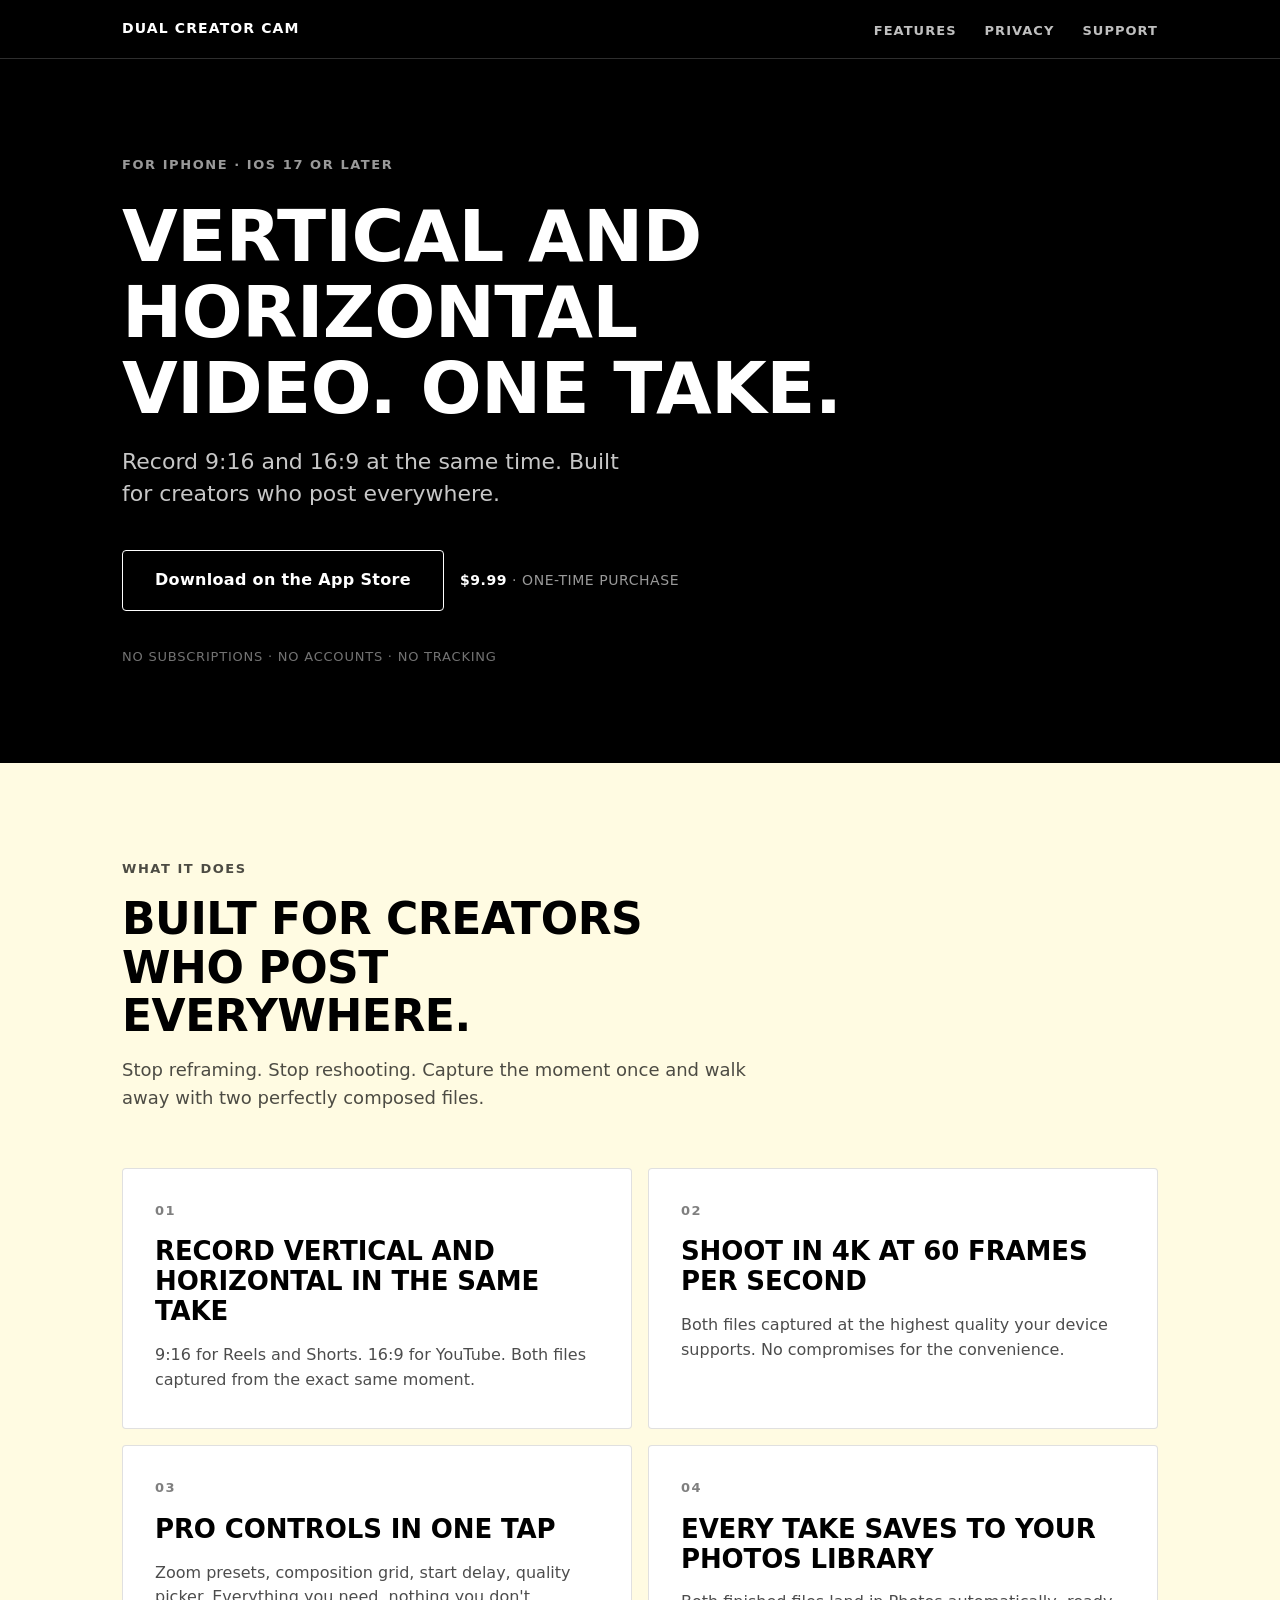
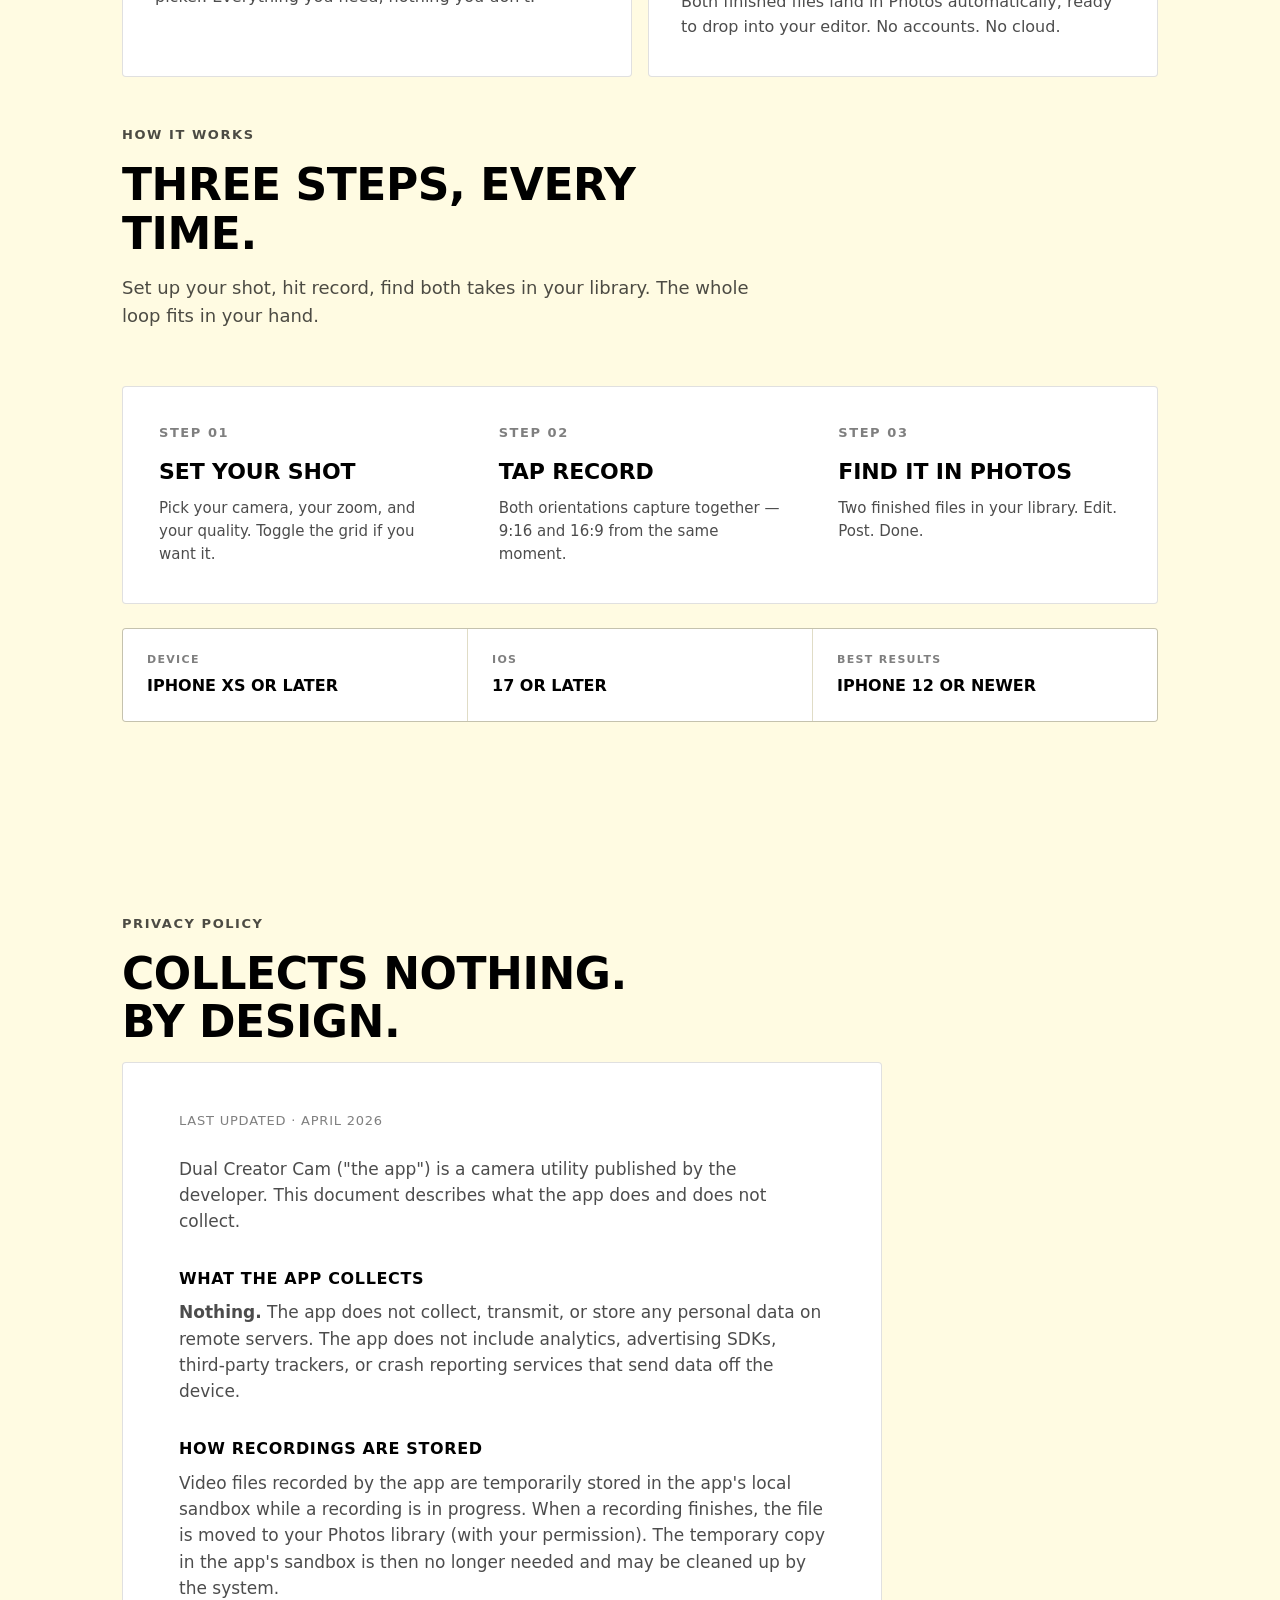
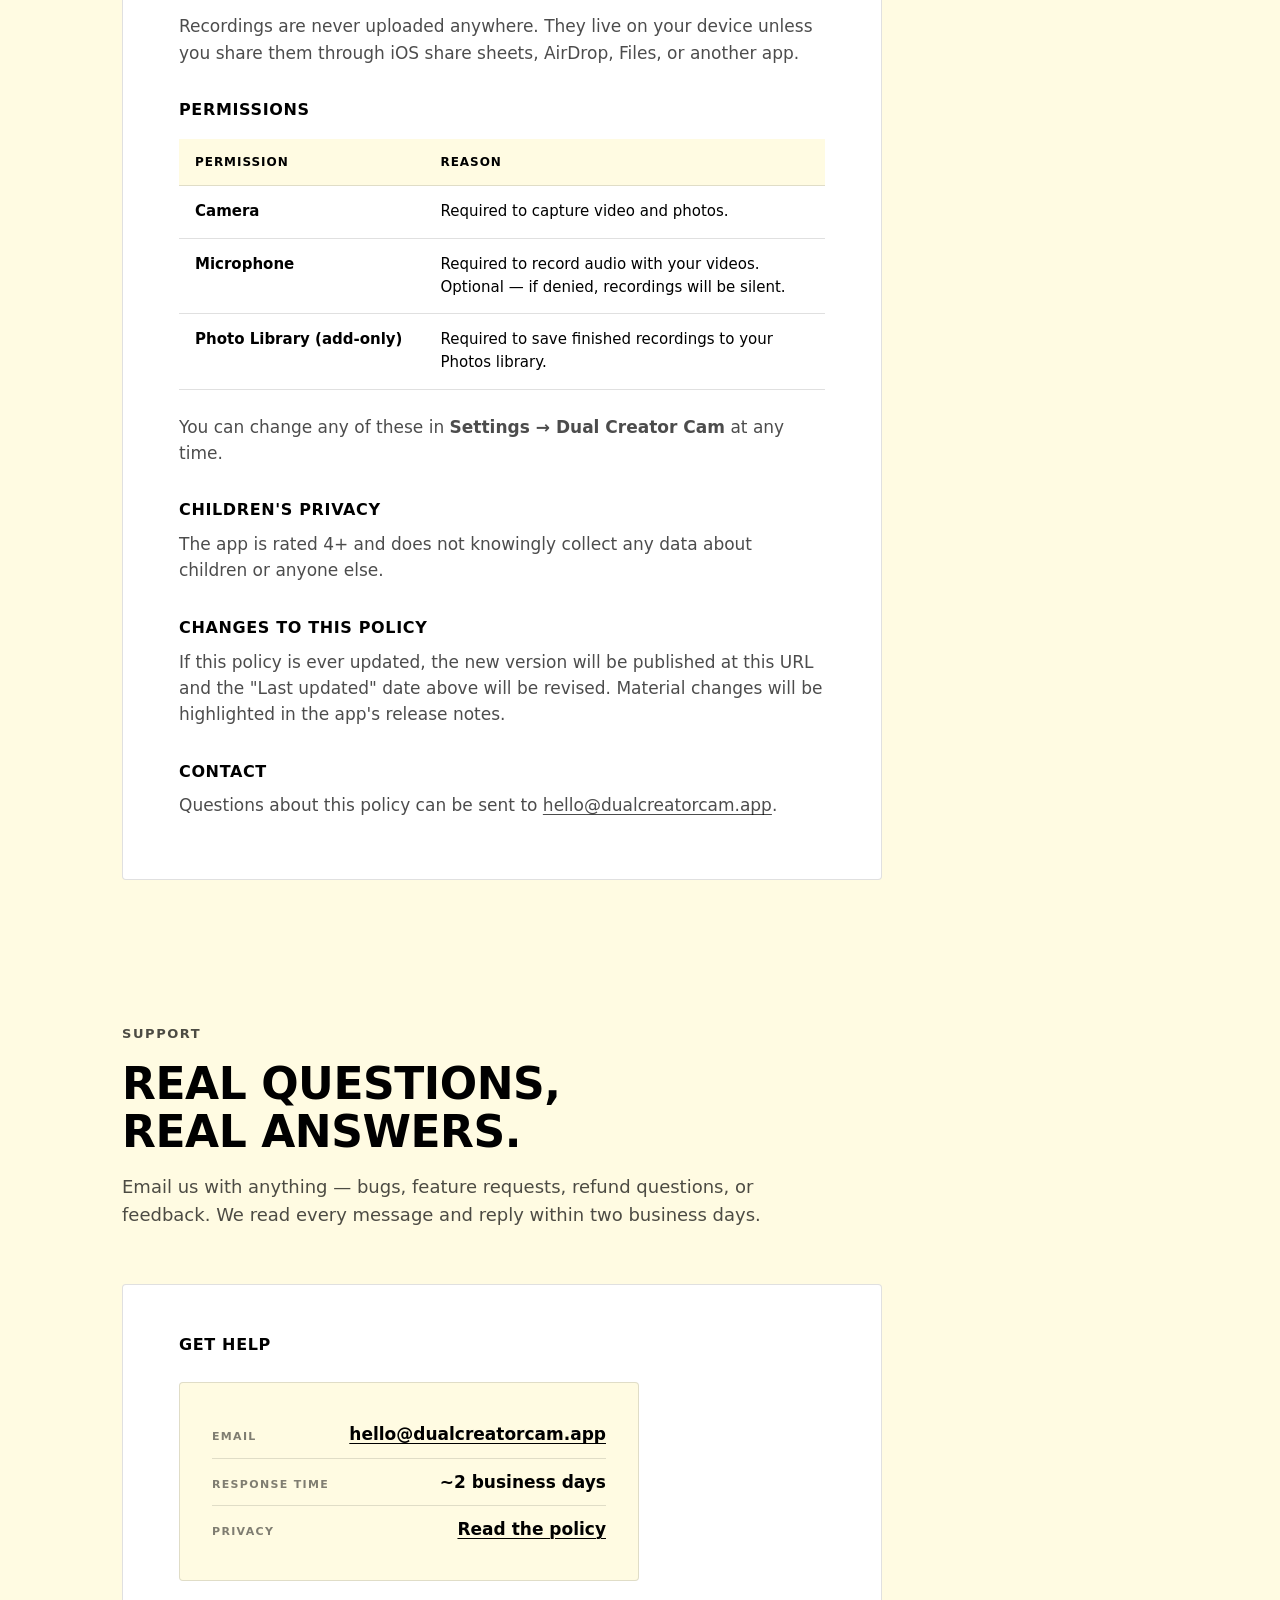
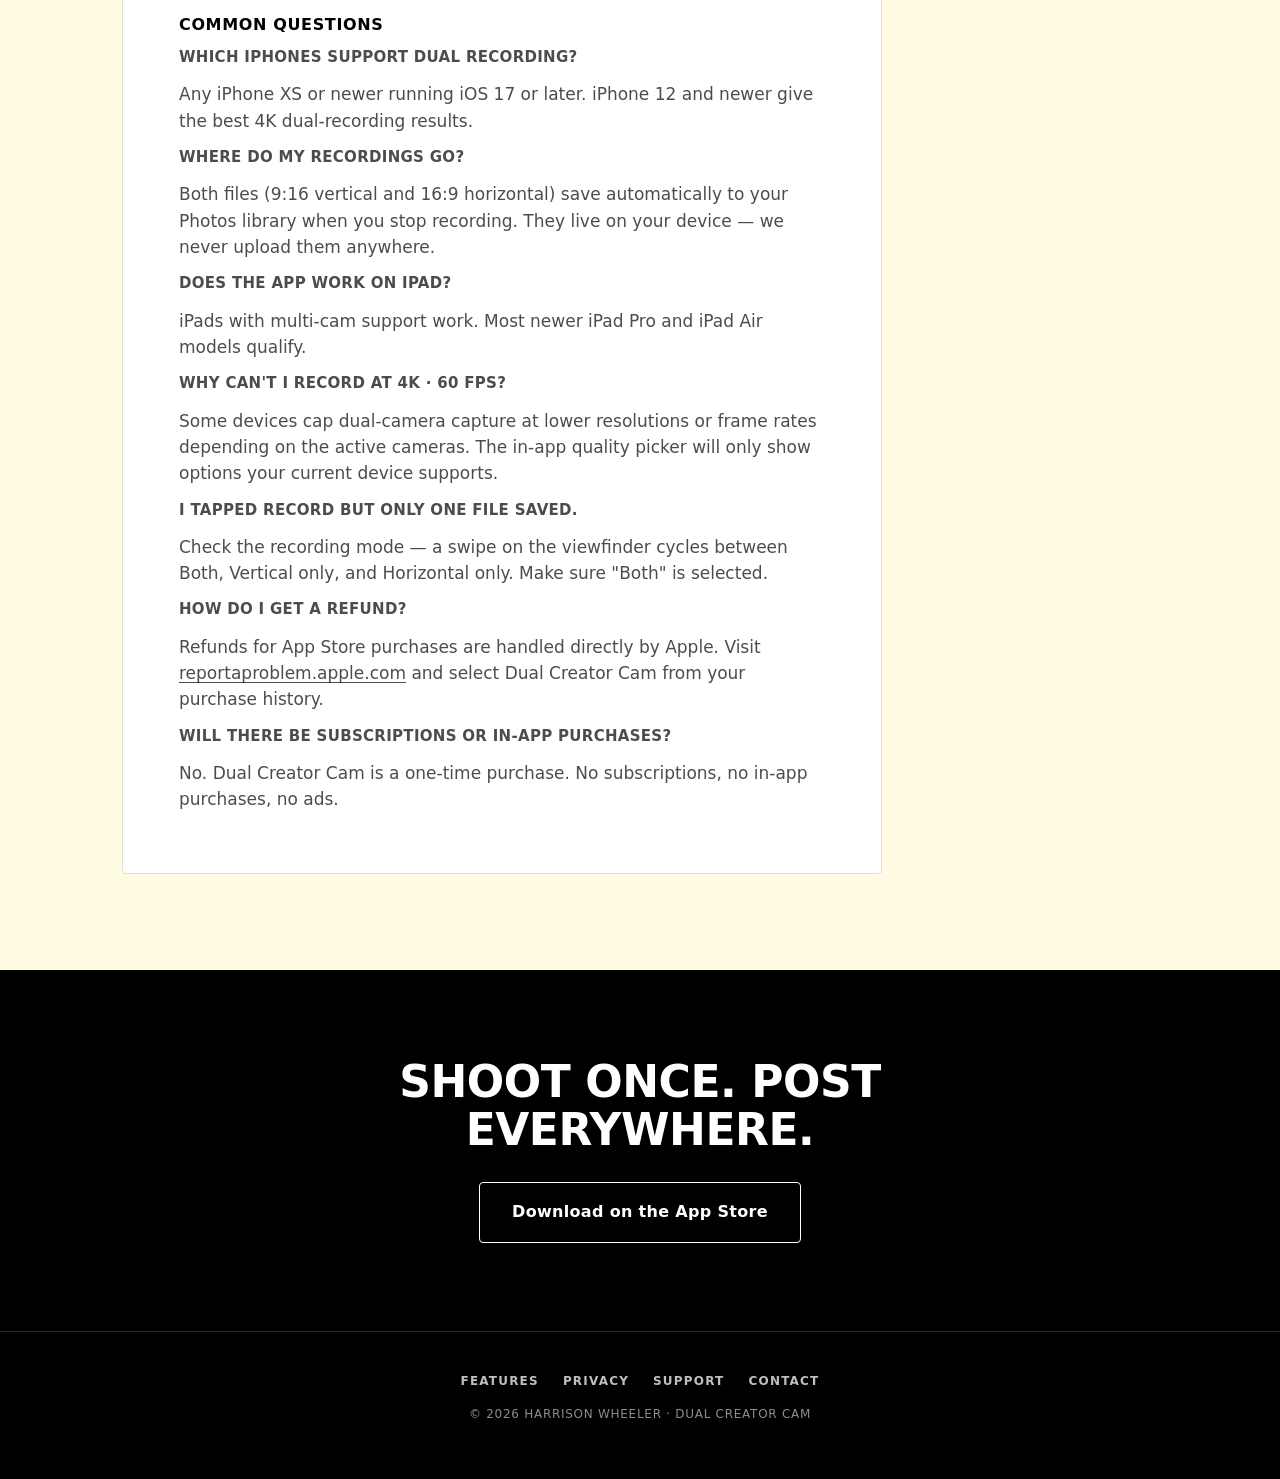
==== index.html @ 48369c2a "Initial commit: Dual Creator Cam landing page" ====
<!doctype html>
<html lang="en">
<head>
<meta charset="utf-8" />
<meta name="viewport" content="width=device-width, initial-scale=1, viewport-fit=cover" />
<title>Dual Creator Cam — Vertical and horizontal video. One take.</title>
<meta name="description" content="Record 9:16 vertical and 16:9 horizontal video in the same take. Built for creators who post everywhere. iPhone, paid, no subscriptions." />
<meta property="og:title" content="Dual Creator Cam" />
<meta property="og:description" content="Vertical and horizontal video. One take. Built for creators." />
<meta property="og:type" content="website" />
<meta name="theme-color" content="#000000" />
<link rel="canonical" href="https://dualcreatorcam.app/" />
<style>
  :root {
    /* Pulled from OnboardingView.swift */
    --black: #000000;
    --cream: #fffbe2;        /* onboard2/3/4 background */
    --white: #ffffff;
    --ink: #000000;
    --ink-soft: rgba(0, 0, 0, 0.7);   /* matches the 70% description on permissions */
    --ink-faint: rgba(0, 0, 0, 0.5);
    --line-on-cream: rgba(0, 0, 0, 0.12);
    --line-on-black: rgba(255, 255, 255, 0.18);
    --paper-on-cream: #ffffff;
  }
  * { box-sizing: border-box; }
  html { scroll-behavior: smooth; }
  body {
    margin: 0;
    background: var(--cream);
    color: var(--ink);
    font: 17px/1.55 -apple-system, BlinkMacSystemFont, "SF Pro Text", "SF Pro Display", system-ui, "Helvetica Neue", Helvetica, Arial, sans-serif;
    -webkit-font-smoothing: antialiased;
    text-rendering: optimizeLegibility;
  }
  a { color: inherit; text-decoration: underline; text-decoration-thickness: 1px; text-underline-offset: 3px; }
  .wrap { max-width: 1080px; margin: 0 auto; padding: 0 22px; }

  /* ---- nav (black bar, mirrors onboard1) ---- */
  nav.top {
    position: sticky; top: 0; z-index: 10;
    background: var(--black);
    color: var(--white);
    border-bottom: 1px solid var(--line-on-black);
  }
  nav.top .wrap { display: flex; align-items: center; justify-content: space-between; padding-top: 16px; padding-bottom: 16px; }
  nav.top .brand {
    font-size: 14px;
    font-weight: 700;
    letter-spacing: 0.08em;
    text-transform: uppercase;
  }
  nav.top ul {
    display: flex; gap: 28px; list-style: none; margin: 0; padding: 0;
  }
  nav.top ul a {
    color: rgba(255, 255, 255, 0.75);
    font-size: 13px;
    text-transform: uppercase;
    letter-spacing: 0.08em;
    text-decoration: none;
    font-weight: 600;
  }
  nav.top ul a:hover { color: #fff; }
  @media (max-width: 540px) { nav.top ul { gap: 18px; } nav.top ul a { font-size: 12px; } }

  /* ---- shared button styles (mirrors onboarding's 1pt outline / 4pt radius) ---- */
  .btn-outline {
    display: inline-flex;
    align-items: center;
    justify-content: center;
    gap: 10px;
    padding: 17px 32px;
    border: 1px solid currentColor;
    border-radius: 4px;
    font-size: 16px;
    font-weight: 700;
    letter-spacing: 0.02em;
    text-transform: none;
    text-decoration: none;
    background: transparent;
    transition: opacity 0.2s ease, transform 0.15s ease;
    cursor: pointer;
  }
  .btn-outline:hover { opacity: 0.7; }
  .btn-outline:active { transform: translateY(1px); }
  .btn-outline.dark { color: var(--ink); }
  .btn-outline.light { color: var(--white); }

  /* ---- hero (mirrors onboard1: black canvas, white type, white outline CTA) ---- */
  header.hero {
    background: var(--black);
    color: var(--white);
    padding: 96px 0 96px;
  }
  header.hero .eyebrow {
    font-size: 13px;
    font-weight: 700;
    letter-spacing: 0.12em;
    text-transform: uppercase;
    color: rgba(255, 255, 255, 0.6);
    margin-bottom: 24px;
  }
  header.hero h1 {
    font-size: clamp(36px, 7.4vw, 72px);
    line-height: 1.05;
    letter-spacing: -0.01em;
    margin: 0 0 20px;
    max-width: 16ch;
    font-weight: 700;
    text-transform: uppercase;
  }
  header.hero p.tagline {
    font-size: clamp(18px, 2.2vw, 22px);
    color: rgba(255, 255, 255, 0.78);
    max-width: 38ch;
    margin: 0 0 40px;
    line-height: 1.45;
  }
  header.hero .cta-row {
    display: flex; gap: 16px; flex-wrap: wrap; align-items: center;
  }
  header.hero .price {
    color: rgba(255, 255, 255, 0.6);
    font-size: 14px;
    letter-spacing: 0.04em;
    text-transform: uppercase;
  }
  header.hero .price strong { color: #fff; font-weight: 700; }
  header.hero .meta {
    margin-top: 36px;
    font-size: 13px;
    letter-spacing: 0.06em;
    text-transform: uppercase;
    color: rgba(255, 255, 255, 0.45);
  }

  /* ---- generic section spacing ---- */
  section { padding: 96px 0; }
  section h2.eyebrow {
    font-size: 13px;
    font-weight: 700;
    letter-spacing: 0.12em;
    text-transform: uppercase;
    color: var(--ink-soft);
    margin: 0 0 16px;
  }
  section h2.section-title {
    font-size: clamp(28px, 4vw, 44px);
    line-height: 1.1;
    letter-spacing: -0.01em;
    margin: 0 0 16px;
    font-weight: 700;
    text-transform: uppercase;
    max-width: 18ch;
  }
  section .lede {
    color: var(--ink-soft);
    max-width: 56ch;
    font-size: 18px;
    line-height: 1.55;
    margin: 0 0 56px;
  }

  /* ---- features grid (cream section, white panels = onboard2-4 caption panels) ---- */
  .features {
    display: grid;
    grid-template-columns: repeat(2, 1fr);
    gap: 16px;
  }
  @media (max-width: 720px) { .features { grid-template-columns: 1fr; } }
  .feature {
    background: var(--paper-on-cream);
    border: 1px solid var(--line-on-cream);
    border-radius: 4px;
    padding: 32px 32px 36px;
    display: flex;
    flex-direction: column;
    gap: 16px;
  }
  .feature .num {
    font-size: 13px;
    letter-spacing: 0.12em;
    text-transform: uppercase;
    color: var(--ink-faint);
    font-weight: 700;
  }
  .feature h3 {
    font-size: clamp(20px, 2.6vw, 26px);
    line-height: 1.15;
    letter-spacing: -0.005em;
    margin: 0;
    font-weight: 700;
    text-transform: uppercase;
  }
  .feature p {
    margin: 0;
    color: var(--ink-soft);
    font-size: 16px;
    line-height: 1.55;
  }

  /* ---- how it works (alternating: cream area + white panel mirrors tutorial layout) ---- */
  section.how {
    background: var(--cream);
    padding-top: 0;
  }
  .steps {
    background: var(--paper-on-cream);
    border: 1px solid var(--line-on-cream);
    border-radius: 4px;
    padding: 8px;
    display: grid;
    grid-template-columns: repeat(3, 1fr);
    gap: 1px;
  }
  @media (max-width: 720px) { .steps { grid-template-columns: 1fr; } }
  .step {
    padding: 28px;
  }
  .step .num {
    font-size: 13px;
    font-weight: 700;
    letter-spacing: 0.12em;
    text-transform: uppercase;
    color: var(--ink-faint);
    margin-bottom: 12px;
  }
  .step h3 {
    font-size: 22px;
    margin: 0 0 8px;
    font-weight: 700;
    text-transform: uppercase;
    letter-spacing: -0.005em;
  }
  .step p { margin: 0; color: var(--ink-soft); font-size: 15px; line-height: 1.55; }

  /* ---- requirements row ---- */
  .req {
    display: grid;
    grid-template-columns: repeat(3, 1fr);
    gap: 1px;
    background: var(--line-on-cream);
    border: 1px solid var(--line-on-cream);
    border-radius: 4px;
    margin-top: 24px;
    overflow: hidden;
  }
  @media (max-width: 720px) { .req { grid-template-columns: 1fr; } }
  .req-item {
    background: var(--paper-on-cream);
    padding: 22px 24px;
  }
  .req-item .label {
    font-size: 11px;
    color: var(--ink-faint);
    text-transform: uppercase;
    letter-spacing: 0.12em;
    margin-bottom: 6px;
    font-weight: 700;
  }
  .req-item .value {
    font-weight: 700;
    text-transform: uppercase;
    font-size: 16px;
  }

  /* ---- legal / privacy / support docs ---- */
  section.doc-section {
    background: var(--cream);
  }
  .panel {
    background: var(--paper-on-cream);
    border: 1px solid var(--line-on-cream);
    border-radius: 4px;
    padding: 48px 56px;
    max-width: 760px;
  }
  @media (max-width: 720px) { .panel { padding: 32px 24px; } }
  .panel .updated {
    color: var(--ink-faint);
    font-size: 13px;
    letter-spacing: 0.06em;
    text-transform: uppercase;
    margin-bottom: 24px;
  }
  .panel h3 {
    font-size: 16px;
    font-weight: 700;
    text-transform: uppercase;
    letter-spacing: 0.04em;
    margin: 32px 0 8px;
  }
  .panel h3:first-child { margin-top: 0; }
  .panel p { color: var(--ink-soft); margin: 0 0 12px; }
  .panel ul { color: var(--ink-soft); padding-left: 20px; }
  .panel li { margin: 6px 0; }
  .panel table {
    border-collapse: collapse;
    width: 100%;
    margin: 16px 0 24px;
  }
  .panel th, .panel td {
    text-align: left;
    padding: 14px 16px;
    border-bottom: 1px solid var(--line-on-cream);
    font-size: 15px;
    vertical-align: top;
  }
  .panel th {
    font-weight: 700;
    background: var(--cream);
    color: var(--ink);
    font-size: 12px;
    text-transform: uppercase;
    letter-spacing: 0.08em;
  }
  .panel td:first-child { font-weight: 700; color: var(--ink); width: 38%; }

  .contact-card {
    background: var(--cream);
    border: 1px solid var(--line-on-cream);
    border-radius: 4px;
    padding: 28px 32px;
    max-width: 460px;
    margin: 24px 0 32px;
  }
  .contact-card .row {
    display: flex; justify-content: space-between; align-items: baseline;
    padding: 10px 0;
    border-bottom: 1px solid var(--line-on-cream);
  }
  .contact-card .row:last-child { border-bottom: 0; }
  .contact-card .row .key {
    color: var(--ink-faint);
    font-size: 11px;
    letter-spacing: 0.12em;
    text-transform: uppercase;
    font-weight: 700;
  }
  .contact-card .row .val { font-weight: 700; }

  .faq-q {
    font-weight: 700;
    text-transform: uppercase;
    letter-spacing: 0.02em;
    color: var(--ink);
    font-size: 15px;
    margin-top: 24px;
  }

  /* ---- closing CTA strip (black, mirrors onboard1 again) ---- */
  section.closer {
    background: var(--black);
    color: var(--white);
    text-align: center;
    padding: 88px 0;
  }
  section.closer h2 {
    font-size: clamp(28px, 4vw, 44px);
    text-transform: uppercase;
    letter-spacing: -0.01em;
    margin: 0 auto 28px;
    max-width: 18ch;
    font-weight: 700;
    line-height: 1.1;
  }
  section.closer .btn-outline.light { display: inline-flex; }

  /* ---- footer (black bookend) ---- */
  footer {
    background: var(--black);
    color: rgba(255, 255, 255, 0.55);
    padding: 40px 0 56px;
    border-top: 1px solid var(--line-on-black);
  }
  footer .links {
    margin-bottom: 14px;
    display: flex; gap: 24px; flex-wrap: wrap; justify-content: center;
  }
  footer .links a {
    color: rgba(255, 255, 255, 0.75);
    font-size: 12px;
    letter-spacing: 0.1em;
    text-transform: uppercase;
    text-decoration: none;
    font-weight: 600;
  }
  footer .links a:hover { color: #fff; }
  footer .copy {
    text-align: center;
    font-size: 12px;
    letter-spacing: 0.06em;
    text-transform: uppercase;
  }
</style>
</head>
<body>

<nav class="top">
  <div class="wrap">
    <div class="brand">Dual Creator Cam</div>
    <ul>
      <li><a href="#features">Features</a></li>
      <li><a href="#privacy">Privacy</a></li>
      <li><a href="#support">Support</a></li>
    </ul>
  </div>
</nav>

<header class="hero">
  <div class="wrap">
    <div class="eyebrow">For iPhone · iOS 17 or later</div>
    <h1>Vertical and horizontal video. One take.</h1>
    <p class="tagline">Record 9:16 and 16:9 at the same time. Built for creators who post everywhere.</p>

    <div class="cta-row">
      <a class="btn-outline light" href="https://apps.apple.com/app/idYOUR_APP_ID" aria-label="Download on the App Store">
        Download on the App Store
      </a>
      <span class="price"><strong>$9.99</strong> · One-time purchase</span>
    </div>

    <div class="meta">No subscriptions · No accounts · No tracking</div>
  </div>
</header>

<section id="features" style="padding-bottom: 48px;">
  <div class="wrap">
    <h2 class="eyebrow">What it does</h2>
    <h2 class="section-title">Built for creators who post everywhere.</h2>
    <p class="lede">Stop reframing. Stop reshooting. Capture the moment once and walk away with two perfectly composed files.</p>

    <div class="features">
      <div class="feature">
        <div class="num">01</div>
        <h3>Record vertical and horizontal in the same take</h3>
        <p>9:16 for Reels and Shorts. 16:9 for YouTube. Both files captured from the exact same moment.</p>
      </div>
      <div class="feature">
        <div class="num">02</div>
        <h3>Shoot in 4K at 60 frames per second</h3>
        <p>Both files captured at the highest quality your device supports. No compromises for the convenience.</p>
      </div>
      <div class="feature">
        <div class="num">03</div>
        <h3>Pro controls in one tap</h3>
        <p>Zoom presets, composition grid, start delay, quality picker. Everything you need, nothing you don't.</p>
      </div>
      <div class="feature">
        <div class="num">04</div>
        <h3>Every take saves to your Photos library</h3>
        <p>Both finished files land in Photos automatically, ready to drop into your editor. No accounts. No cloud.</p>
      </div>
    </div>
  </div>
</section>

<section class="how">
  <div class="wrap">
    <h2 class="eyebrow">How it works</h2>
    <h2 class="section-title">Three steps, every time.</h2>
    <p class="lede">Set up your shot, hit record, find both takes in your library. The whole loop fits in your hand.</p>

    <div class="steps">
      <div class="step">
        <div class="num">Step 01</div>
        <h3>Set your shot</h3>
        <p>Pick your camera, your zoom, and your quality. Toggle the grid if you want it.</p>
      </div>
      <div class="step">
        <div class="num">Step 02</div>
        <h3>Tap record</h3>
        <p>Both orientations capture together — 9:16 and 16:9 from the same moment.</p>
      </div>
      <div class="step">
        <div class="num">Step 03</div>
        <h3>Find it in Photos</h3>
        <p>Two finished files in your library. Edit. Post. Done.</p>
      </div>
    </div>

    <div class="req">
      <div class="req-item"><div class="label">Device</div><div class="value">iPhone XS or later</div></div>
      <div class="req-item"><div class="label">iOS</div><div class="value">17 or later</div></div>
      <div class="req-item"><div class="label">Best results</div><div class="value">iPhone 12 or newer</div></div>
    </div>
  </div>
</section>

<section id="privacy" class="doc-section">
  <div class="wrap">
    <h2 class="eyebrow">Privacy policy</h2>
    <h2 class="section-title">Collects nothing. By design.</h2>

    <div class="panel">
      <div class="updated">Last updated · April 2026</div>

      <p>Dual Creator Cam ("the app") is a camera utility published by the developer. This document describes what the app does and does not collect.</p>

      <h3>What the app collects</h3>
      <p><strong>Nothing.</strong> The app does not collect, transmit, or store any personal data on remote servers. The app does not include analytics, advertising SDKs, third-party trackers, or crash reporting services that send data off the device.</p>

      <h3>How recordings are stored</h3>
      <p>Video files recorded by the app are temporarily stored in the app's local sandbox while a recording is in progress. When a recording finishes, the file is moved to your Photos library (with your permission). The temporary copy in the app's sandbox is then no longer needed and may be cleaned up by the system.</p>
      <p>Recordings are never uploaded anywhere. They live on your device unless you share them through iOS share sheets, AirDrop, Files, or another app.</p>

      <h3>Permissions</h3>
      <table>
        <thead><tr><th>Permission</th><th>Reason</th></tr></thead>
        <tbody>
          <tr><td>Camera</td><td>Required to capture video and photos.</td></tr>
          <tr><td>Microphone</td><td>Required to record audio with your videos. Optional — if denied, recordings will be silent.</td></tr>
          <tr><td>Photo Library (add-only)</td><td>Required to save finished recordings to your Photos library.</td></tr>
        </tbody>
      </table>
      <p>You can change any of these in <strong>Settings &rarr; Dual Creator Cam</strong> at any time.</p>

      <h3>Children's privacy</h3>
      <p>The app is rated 4+ and does not knowingly collect any data about children or anyone else.</p>

      <h3>Changes to this policy</h3>
      <p>If this policy is ever updated, the new version will be published at this URL and the "Last updated" date above will be revised. Material changes will be highlighted in the app's release notes.</p>

      <h3>Contact</h3>
      <p>Questions about this policy can be sent to <a href="mailto:hello@dualcreatorcam.app">hello@dualcreatorcam.app</a>.</p>
    </div>
  </div>
</section>

<section id="support" class="doc-section" style="padding-top: 48px;">
  <div class="wrap">
    <h2 class="eyebrow">Support</h2>
    <h2 class="section-title">Real questions, real answers.</h2>
    <p class="lede">Email us with anything — bugs, feature requests, refund questions, or feedback. We read every message and reply within two business days.</p>

    <div class="panel">
      <h3>Get help</h3>

      <div class="contact-card">
        <div class="row"><span class="key">Email</span><span class="val"><a href="mailto:hello@dualcreatorcam.app">hello@dualcreatorcam.app</a></span></div>
        <div class="row"><span class="key">Response time</span><span class="val">~2 business days</span></div>
        <div class="row"><span class="key">Privacy</span><span class="val"><a href="#privacy">Read the policy</a></span></div>
      </div>

      <h3>Common questions</h3>

      <p class="faq-q">Which iPhones support dual recording?</p>
      <p>Any iPhone XS or newer running iOS 17 or later. iPhone 12 and newer give the best 4K dual-recording results.</p>

      <p class="faq-q">Where do my recordings go?</p>
      <p>Both files (9:16 vertical and 16:9 horizontal) save automatically to your Photos library when you stop recording. They live on your device — we never upload them anywhere.</p>

      <p class="faq-q">Does the app work on iPad?</p>
      <p>iPads with multi-cam support work. Most newer iPad Pro and iPad Air models qualify.</p>

      <p class="faq-q">Why can't I record at 4K · 60 fps?</p>
      <p>Some devices cap dual-camera capture at lower resolutions or frame rates depending on the active cameras. The in-app quality picker will only show options your current device supports.</p>

      <p class="faq-q">I tapped record but only one file saved.</p>
      <p>Check the recording mode — a swipe on the viewfinder cycles between Both, Vertical only, and Horizontal only. Make sure "Both" is selected.</p>

      <p class="faq-q">How do I get a refund?</p>
      <p>Refunds for App Store purchases are handled directly by Apple. Visit <a href="https://reportaproblem.apple.com/" target="_blank" rel="noopener">reportaproblem.apple.com</a> and select Dual Creator Cam from your purchase history.</p>

      <p class="faq-q">Will there be subscriptions or in-app purchases?</p>
      <p>No. Dual Creator Cam is a one-time purchase. No subscriptions, no in-app purchases, no ads.</p>
    </div>
  </div>
</section>

<section class="closer">
  <div class="wrap">
    <h2>Shoot once. Post everywhere.</h2>
    <a class="btn-outline light" href="https://apps.apple.com/app/idYOUR_APP_ID">
      Download on the App Store
    </a>
  </div>
</section>

<footer>
  <div class="wrap">
    <div class="links">
      <a href="#features">Features</a>
      <a href="#privacy">Privacy</a>
      <a href="#support">Support</a>
      <a href="mailto:hello@dualcreatorcam.app">Contact</a>
    </div>
    <div class="copy">&copy; 2026 Harrison Wheeler · Dual Creator Cam</div>
  </div>
</footer>

</body>
</html>
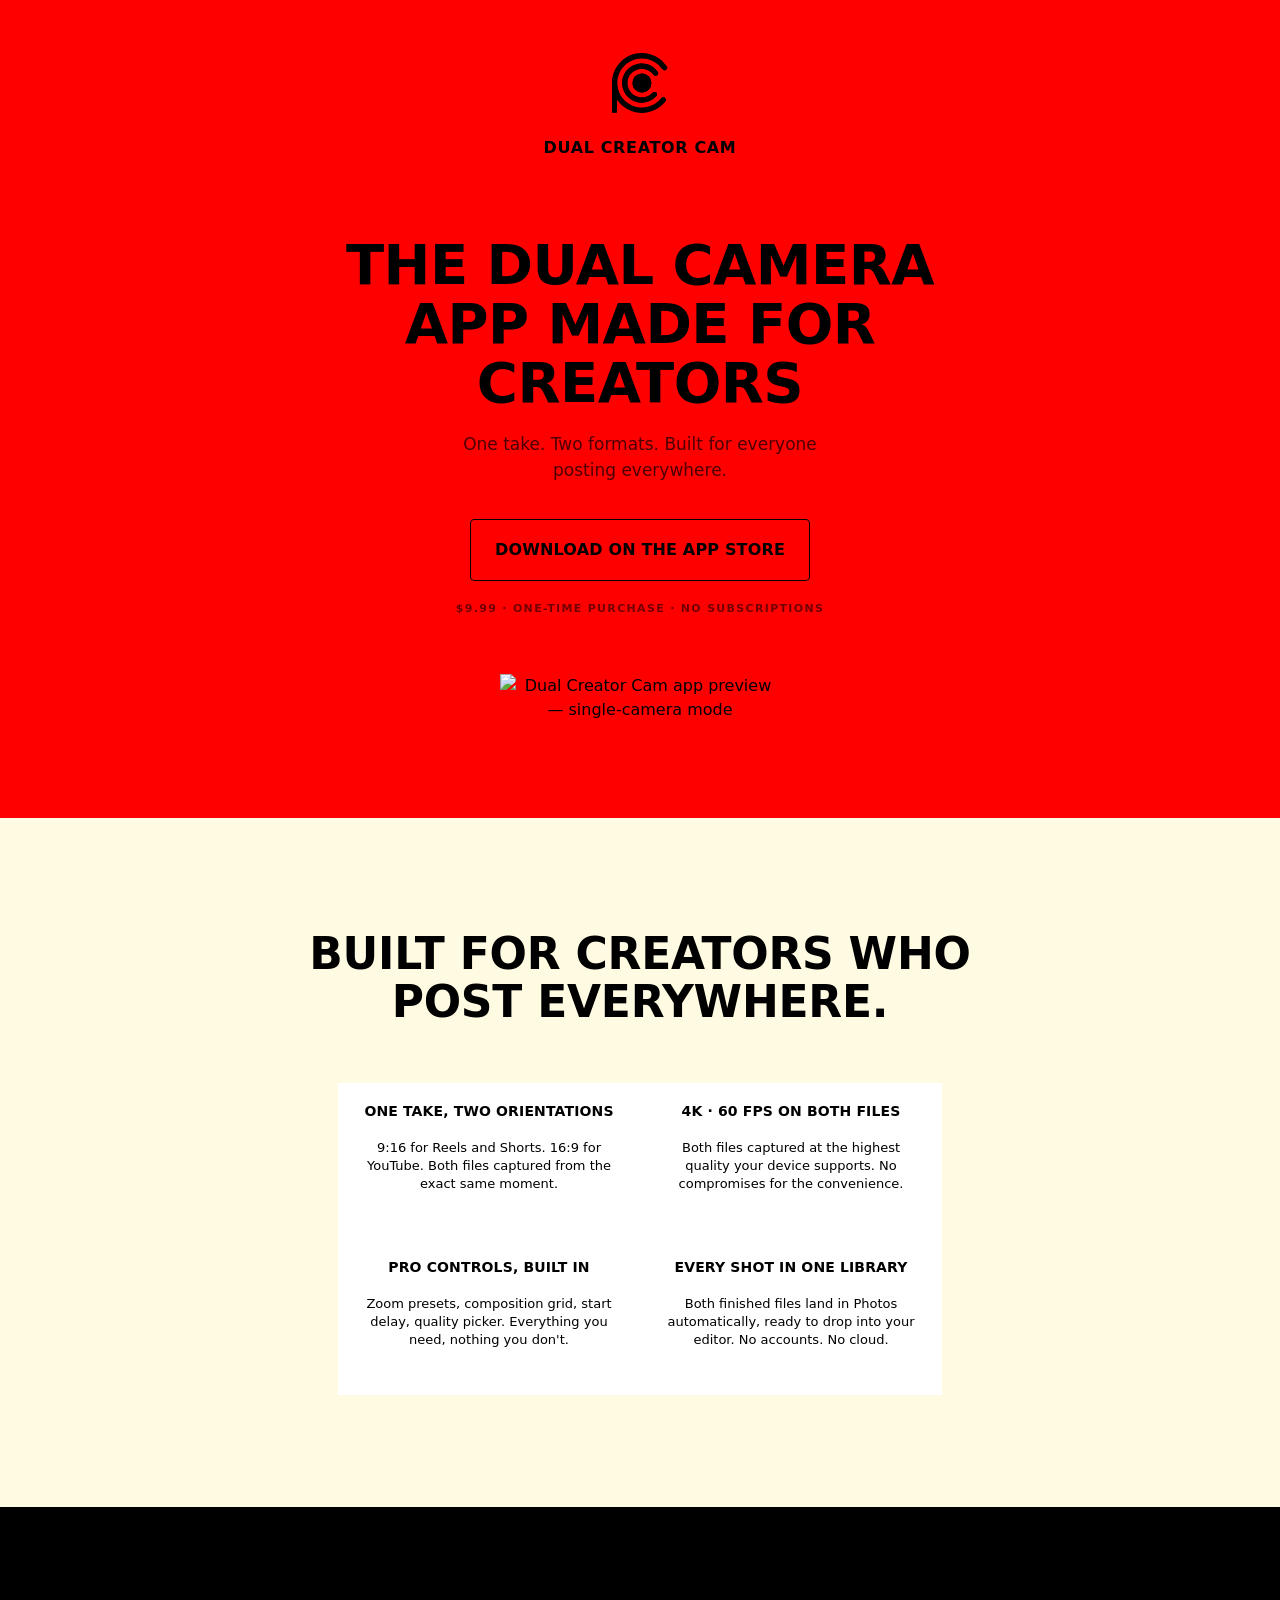
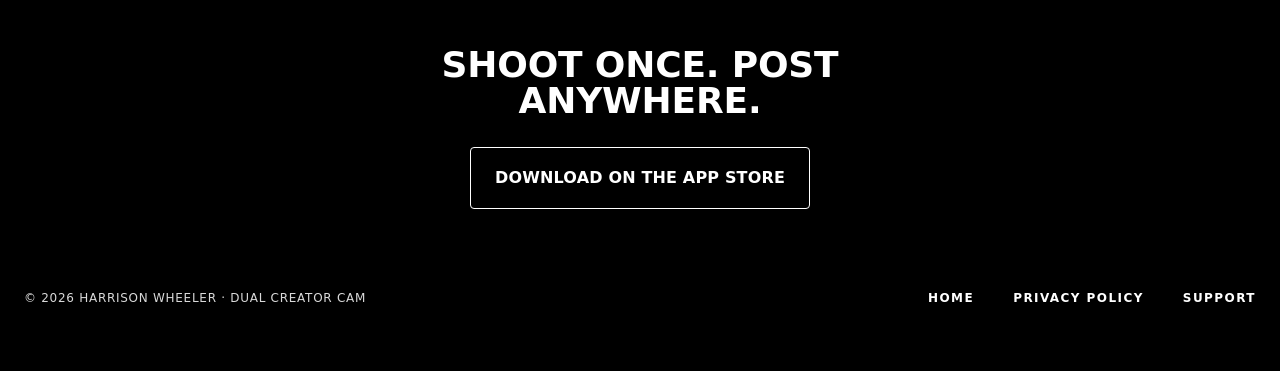
==== commit c1e84533: "Add site assets, support/privacy pages, CNAME for dualcreatorcam.com Switch all canonical URLs and c" ====
--- a/index.html
+++ b/index.html
@@ -3,590 +3,72 @@
 <head>
 <meta charset="utf-8" />
 <meta name="viewport" content="width=device-width, initial-scale=1, viewport-fit=cover" />
-<title>Dual Creator Cam — Vertical and horizontal video. One take.</title>
+<title>Dual Creator Cam — Shoot once. Post anywhere.</title>
 <meta name="description" content="Record 9:16 vertical and 16:9 horizontal video in the same take. Built for creators who post everywhere. iPhone, paid, no subscriptions." />
 <meta property="og:title" content="Dual Creator Cam" />
-<meta property="og:description" content="Vertical and horizontal video. One take. Built for creators." />
+<meta property="og:description" content="Shoot once. Post anywhere." />
 <meta property="og:type" content="website" />
-<meta name="theme-color" content="#000000" />
-<link rel="canonical" href="https://dualcreatorcam.app/" />
-<style>
-  :root {
-    /* Pulled from OnboardingView.swift */
-    --black: #000000;
-    --cream: #fffbe2;        /* onboard2/3/4 background */
-    --white: #ffffff;
-    --ink: #000000;
-    --ink-soft: rgba(0, 0, 0, 0.7);   /* matches the 70% description on permissions */
-    --ink-faint: rgba(0, 0, 0, 0.5);
-    --line-on-cream: rgba(0, 0, 0, 0.12);
-    --line-on-black: rgba(255, 255, 255, 0.18);
-    --paper-on-cream: #ffffff;
-  }
-  * { box-sizing: border-box; }
-  html { scroll-behavior: smooth; }
-  body {
-    margin: 0;
-    background: var(--cream);
-    color: var(--ink);
-    font: 17px/1.55 -apple-system, BlinkMacSystemFont, "SF Pro Text", "SF Pro Display", system-ui, "Helvetica Neue", Helvetica, Arial, sans-serif;
-    -webkit-font-smoothing: antialiased;
-    text-rendering: optimizeLegibility;
-  }
-  a { color: inherit; text-decoration: underline; text-decoration-thickness: 1px; text-underline-offset: 3px; }
-  .wrap { max-width: 1080px; margin: 0 auto; padding: 0 22px; }
-
-  /* ---- nav (black bar, mirrors onboard1) ---- */
-  nav.top {
-    position: sticky; top: 0; z-index: 10;
-    background: var(--black);
-    color: var(--white);
-    border-bottom: 1px solid var(--line-on-black);
-  }
-  nav.top .wrap { display: flex; align-items: center; justify-content: space-between; padding-top: 16px; padding-bottom: 16px; }
-  nav.top .brand {
-    font-size: 14px;
-    font-weight: 700;
-    letter-spacing: 0.08em;
-    text-transform: uppercase;
-  }
-  nav.top ul {
-    display: flex; gap: 28px; list-style: none; margin: 0; padding: 0;
-  }
-  nav.top ul a {
-    color: rgba(255, 255, 255, 0.75);
-    font-size: 13px;
-    text-transform: uppercase;
-    letter-spacing: 0.08em;
-    text-decoration: none;
-    font-weight: 600;
-  }
-  nav.top ul a:hover { color: #fff; }
-  @media (max-width: 540px) { nav.top ul { gap: 18px; } nav.top ul a { font-size: 12px; } }
-
-  /* ---- shared button styles (mirrors onboarding's 1pt outline / 4pt radius) ---- */
-  .btn-outline {
-    display: inline-flex;
-    align-items: center;
-    justify-content: center;
-    gap: 10px;
-    padding: 17px 32px;
-    border: 1px solid currentColor;
-    border-radius: 4px;
-    font-size: 16px;
-    font-weight: 700;
-    letter-spacing: 0.02em;
-    text-transform: none;
-    text-decoration: none;
-    background: transparent;
-    transition: opacity 0.2s ease, transform 0.15s ease;
-    cursor: pointer;
-  }
-  .btn-outline:hover { opacity: 0.7; }
-  .btn-outline:active { transform: translateY(1px); }
-  .btn-outline.dark { color: var(--ink); }
-  .btn-outline.light { color: var(--white); }
-
-  /* ---- hero (mirrors onboard1: black canvas, white type, white outline CTA) ---- */
-  header.hero {
-    background: var(--black);
-    color: var(--white);
-    padding: 96px 0 96px;
-  }
-  header.hero .eyebrow {
-    font-size: 13px;
-    font-weight: 700;
-    letter-spacing: 0.12em;
-    text-transform: uppercase;
-    color: rgba(255, 255, 255, 0.6);
-    margin-bottom: 24px;
-  }
-  header.hero h1 {
-    font-size: clamp(36px, 7.4vw, 72px);
-    line-height: 1.05;
-    letter-spacing: -0.01em;
-    margin: 0 0 20px;
-    max-width: 16ch;
-    font-weight: 700;
-    text-transform: uppercase;
-  }
-  header.hero p.tagline {
-    font-size: clamp(18px, 2.2vw, 22px);
-    color: rgba(255, 255, 255, 0.78);
-    max-width: 38ch;
-    margin: 0 0 40px;
-    line-height: 1.45;
-  }
-  header.hero .cta-row {
-    display: flex; gap: 16px; flex-wrap: wrap; align-items: center;
-  }
-  header.hero .price {
-    color: rgba(255, 255, 255, 0.6);
-    font-size: 14px;
-    letter-spacing: 0.04em;
-    text-transform: uppercase;
-  }
-  header.hero .price strong { color: #fff; font-weight: 700; }
-  header.hero .meta {
-    margin-top: 36px;
-    font-size: 13px;
-    letter-spacing: 0.06em;
-    text-transform: uppercase;
-    color: rgba(255, 255, 255, 0.45);
-  }
-
-  /* ---- generic section spacing ---- */
-  section { padding: 96px 0; }
-  section h2.eyebrow {
-    font-size: 13px;
-    font-weight: 700;
-    letter-spacing: 0.12em;
-    text-transform: uppercase;
-    color: var(--ink-soft);
-    margin: 0 0 16px;
-  }
-  section h2.section-title {
-    font-size: clamp(28px, 4vw, 44px);
-    line-height: 1.1;
-    letter-spacing: -0.01em;
-    margin: 0 0 16px;
-    font-weight: 700;
-    text-transform: uppercase;
-    max-width: 18ch;
-  }
-  section .lede {
-    color: var(--ink-soft);
-    max-width: 56ch;
-    font-size: 18px;
-    line-height: 1.55;
-    margin: 0 0 56px;
-  }
-
-  /* ---- features grid (cream section, white panels = onboard2-4 caption panels) ---- */
-  .features {
-    display: grid;
-    grid-template-columns: repeat(2, 1fr);
-    gap: 16px;
-  }
-  @media (max-width: 720px) { .features { grid-template-columns: 1fr; } }
-  .feature {
-    background: var(--paper-on-cream);
-    border: 1px solid var(--line-on-cream);
-    border-radius: 4px;
-    padding: 32px 32px 36px;
-    display: flex;
-    flex-direction: column;
-    gap: 16px;
-  }
-  .feature .num {
-    font-size: 13px;
-    letter-spacing: 0.12em;
-    text-transform: uppercase;
-    color: var(--ink-faint);
-    font-weight: 700;
-  }
-  .feature h3 {
-    font-size: clamp(20px, 2.6vw, 26px);
-    line-height: 1.15;
-    letter-spacing: -0.005em;
-    margin: 0;
-    font-weight: 700;
-    text-transform: uppercase;
-  }
-  .feature p {
-    margin: 0;
-    color: var(--ink-soft);
-    font-size: 16px;
-    line-height: 1.55;
-  }
-
-  /* ---- how it works (alternating: cream area + white panel mirrors tutorial layout) ---- */
-  section.how {
-    background: var(--cream);
-    padding-top: 0;
-  }
-  .steps {
-    background: var(--paper-on-cream);
-    border: 1px solid var(--line-on-cream);
-    border-radius: 4px;
-    padding: 8px;
-    display: grid;
-    grid-template-columns: repeat(3, 1fr);
-    gap: 1px;
-  }
-  @media (max-width: 720px) { .steps { grid-template-columns: 1fr; } }
-  .step {
-    padding: 28px;
-  }
-  .step .num {
-    font-size: 13px;
-    font-weight: 700;
-    letter-spacing: 0.12em;
-    text-transform: uppercase;
-    color: var(--ink-faint);
-    margin-bottom: 12px;
-  }
-  .step h3 {
-    font-size: 22px;
-    margin: 0 0 8px;
-    font-weight: 700;
-    text-transform: uppercase;
-    letter-spacing: -0.005em;
-  }
-  .step p { margin: 0; color: var(--ink-soft); font-size: 15px; line-height: 1.55; }
-
-  /* ---- requirements row ---- */
-  .req {
-    display: grid;
-    grid-template-columns: repeat(3, 1fr);
-    gap: 1px;
-    background: var(--line-on-cream);
-    border: 1px solid var(--line-on-cream);
-    border-radius: 4px;
-    margin-top: 24px;
-    overflow: hidden;
-  }
-  @media (max-width: 720px) { .req { grid-template-columns: 1fr; } }
-  .req-item {
-    background: var(--paper-on-cream);
-    padding: 22px 24px;
-  }
-  .req-item .label {
-    font-size: 11px;
-    color: var(--ink-faint);
-    text-transform: uppercase;
-    letter-spacing: 0.12em;
-    margin-bottom: 6px;
-    font-weight: 700;
-  }
-  .req-item .value {
-    font-weight: 700;
-    text-transform: uppercase;
-    font-size: 16px;
-  }
-
-  /* ---- legal / privacy / support docs ---- */
-  section.doc-section {
-    background: var(--cream);
-  }
-  .panel {
-    background: var(--paper-on-cream);
-    border: 1px solid var(--line-on-cream);
-    border-radius: 4px;
-    padding: 48px 56px;
-    max-width: 760px;
-  }
-  @media (max-width: 720px) { .panel { padding: 32px 24px; } }
-  .panel .updated {
-    color: var(--ink-faint);
-    font-size: 13px;
-    letter-spacing: 0.06em;
-    text-transform: uppercase;
-    margin-bottom: 24px;
-  }
-  .panel h3 {
-    font-size: 16px;
-    font-weight: 700;
-    text-transform: uppercase;
-    letter-spacing: 0.04em;
-    margin: 32px 0 8px;
-  }
-  .panel h3:first-child { margin-top: 0; }
-  .panel p { color: var(--ink-soft); margin: 0 0 12px; }
-  .panel ul { color: var(--ink-soft); padding-left: 20px; }
-  .panel li { margin: 6px 0; }
-  .panel table {
-    border-collapse: collapse;
-    width: 100%;
-    margin: 16px 0 24px;
-  }
-  .panel th, .panel td {
-    text-align: left;
-    padding: 14px 16px;
-    border-bottom: 1px solid var(--line-on-cream);
-    font-size: 15px;
-    vertical-align: top;
-  }
-  .panel th {
-    font-weight: 700;
-    background: var(--cream);
-    color: var(--ink);
-    font-size: 12px;
-    text-transform: uppercase;
-    letter-spacing: 0.08em;
-  }
-  .panel td:first-child { font-weight: 700; color: var(--ink); width: 38%; }
-
-  .contact-card {
-    background: var(--cream);
-    border: 1px solid var(--line-on-cream);
-    border-radius: 4px;
-    padding: 28px 32px;
-    max-width: 460px;
-    margin: 24px 0 32px;
-  }
-  .contact-card .row {
-    display: flex; justify-content: space-between; align-items: baseline;
-    padding: 10px 0;
-    border-bottom: 1px solid var(--line-on-cream);
-  }
-  .contact-card .row:last-child { border-bottom: 0; }
-  .contact-card .row .key {
-    color: var(--ink-faint);
-    font-size: 11px;
-    letter-spacing: 0.12em;
-    text-transform: uppercase;
-    font-weight: 700;
-  }
-  .contact-card .row .val { font-weight: 700; }
-
-  .faq-q {
-    font-weight: 700;
-    text-transform: uppercase;
-    letter-spacing: 0.02em;
-    color: var(--ink);
-    font-size: 15px;
-    margin-top: 24px;
-  }
-
-  /* ---- closing CTA strip (black, mirrors onboard1 again) ---- */
-  section.closer {
-    background: var(--black);
-    color: var(--white);
-    text-align: center;
-    padding: 88px 0;
-  }
-  section.closer h2 {
-    font-size: clamp(28px, 4vw, 44px);
-    text-transform: uppercase;
-    letter-spacing: -0.01em;
-    margin: 0 auto 28px;
-    max-width: 18ch;
-    font-weight: 700;
-    line-height: 1.1;
-  }
-  section.closer .btn-outline.light { display: inline-flex; }
-
-  /* ---- footer (black bookend) ---- */
-  footer {
-    background: var(--black);
-    color: rgba(255, 255, 255, 0.55);
-    padding: 40px 0 56px;
-    border-top: 1px solid var(--line-on-black);
-  }
-  footer .links {
-    margin-bottom: 14px;
-    display: flex; gap: 24px; flex-wrap: wrap; justify-content: center;
-  }
-  footer .links a {
-    color: rgba(255, 255, 255, 0.75);
-    font-size: 12px;
-    letter-spacing: 0.1em;
-    text-transform: uppercase;
-    text-decoration: none;
-    font-weight: 600;
-  }
-  footer .links a:hover { color: #fff; }
-  footer .copy {
-    text-align: center;
-    font-size: 12px;
-    letter-spacing: 0.06em;
-    text-transform: uppercase;
-  }
-</style>
+<meta name="theme-color" content="#ff0000" />
+<link rel="canonical" href="https://dualcreatorcam.com/" />
+<link rel="icon" type="image/svg+xml" href="assets/logo.svg" />
+<link rel="apple-touch-icon" href="assets/logo.svg" />
+<link rel="stylesheet" href="assets/style.css" />
 </head>
 <body>
 
-<nav class="top">
-  <div class="wrap">
-    <div class="brand">Dual Creator Cam</div>
-    <ul>
-      <li><a href="#features">Features</a></li>
-      <li><a href="#privacy">Privacy</a></li>
-      <li><a href="#support">Support</a></li>
-    </ul>
-  </div>
-</nav>
+<header class="hero hero--home">
+  <img class="logo" src="assets/logo.svg" alt="Dual Creator Cam" />
+  <p class="wordmark">Dual Creator Cam</p>
 
-<header class="hero">
-  <div class="wrap">
-    <div class="eyebrow">For iPhone · iOS 17 or later</div>
-    <h1>Vertical and horizontal video. One take.</h1>
-    <p class="tagline">Record 9:16 and 16:9 at the same time. Built for creators who post everywhere.</p>
+  <h1 class="hero-headline">The dual camera app made for creators</h1>
+  <p class="hero-sub">One take. Two formats. Built for everyone posting everywhere.</p>
 
-    <div class="cta-row">
-      <a class="btn-outline light" href="https://apps.apple.com/app/idYOUR_APP_ID" aria-label="Download on the App Store">
-        Download on the App Store
-      </a>
-      <span class="price"><strong>$9.99</strong> · One-time purchase</span>
-    </div>
+  <a class="btn btn--dark hero-cta" href="https://apps.apple.com/app/idYOUR_APP_ID" aria-label="Download on the App Store">
+    Download on the App Store
+  </a>
 
-    <div class="meta">No subscriptions · No accounts · No tracking</div>
-  </div>
+  <p class="hero-meta">$9.99 · One-time purchase · No subscriptions</p>
+
+  <img class="phone" src="assets/single_hi.png" alt="Dual Creator Cam app preview — single-camera mode" />
 </header>
 
-<section id="features" style="padding-bottom: 48px;">
-  <div class="wrap">
-    <h2 class="eyebrow">What it does</h2>
-    <h2 class="section-title">Built for creators who post everywhere.</h2>
-    <p class="lede">Stop reframing. Stop reshooting. Capture the moment once and walk away with two perfectly composed files.</p>
-
-    <div class="features">
-      <div class="feature">
-        <div class="num">01</div>
-        <h3>Record vertical and horizontal in the same take</h3>
-        <p>9:16 for Reels and Shorts. 16:9 for YouTube. Both files captured from the exact same moment.</p>
-      </div>
-      <div class="feature">
-        <div class="num">02</div>
-        <h3>Shoot in 4K at 60 frames per second</h3>
-        <p>Both files captured at the highest quality your device supports. No compromises for the convenience.</p>
-      </div>
-      <div class="feature">
-        <div class="num">03</div>
-        <h3>Pro controls in one tap</h3>
-        <p>Zoom presets, composition grid, start delay, quality picker. Everything you need, nothing you don't.</p>
-      </div>
-      <div class="feature">
-        <div class="num">04</div>
-        <h3>Every take saves to your Photos library</h3>
-        <p>Both finished files land in Photos automatically, ready to drop into your editor. No accounts. No cloud.</p>
-      </div>
-    </div>
-  </div>
-</section>
-
-<section class="how">
-  <div class="wrap">
-    <h2 class="eyebrow">How it works</h2>
-    <h2 class="section-title">Three steps, every time.</h2>
-    <p class="lede">Set up your shot, hit record, find both takes in your library. The whole loop fits in your hand.</p>
-
-    <div class="steps">
-      <div class="step">
-        <div class="num">Step 01</div>
-        <h3>Set your shot</h3>
-        <p>Pick your camera, your zoom, and your quality. Toggle the grid if you want it.</p>
-      </div>
-      <div class="step">
-        <div class="num">Step 02</div>
-        <h3>Tap record</h3>
-        <p>Both orientations capture together — 9:16 and 16:9 from the same moment.</p>
-      </div>
-      <div class="step">
-        <div class="num">Step 03</div>
-        <h3>Find it in Photos</h3>
-        <p>Two finished files in your library. Edit. Post. Done.</p>
-      </div>
-    </div>
-
-    <div class="req">
-      <div class="req-item"><div class="label">Device</div><div class="value">iPhone XS or later</div></div>
-      <div class="req-item"><div class="label">iOS</div><div class="value">17 or later</div></div>
-      <div class="req-item"><div class="label">Best results</div><div class="value">iPhone 12 or newer</div></div>
-    </div>
-  </div>
-</section>
-
-<section id="privacy" class="doc-section">
-  <div class="wrap">
-    <h2 class="eyebrow">Privacy policy</h2>
-    <h2 class="section-title">Collects nothing. By design.</h2>
-
-    <div class="panel">
-      <div class="updated">Last updated · April 2026</div>
-
-      <p>Dual Creator Cam ("the app") is a camera utility published by the developer. This document describes what the app does and does not collect.</p>
-
-      <h3>What the app collects</h3>
-      <p><strong>Nothing.</strong> The app does not collect, transmit, or store any personal data on remote servers. The app does not include analytics, advertising SDKs, third-party trackers, or crash reporting services that send data off the device.</p>
-
-      <h3>How recordings are stored</h3>
-      <p>Video files recorded by the app are temporarily stored in the app's local sandbox while a recording is in progress. When a recording finishes, the file is moved to your Photos library (with your permission). The temporary copy in the app's sandbox is then no longer needed and may be cleaned up by the system.</p>
-      <p>Recordings are never uploaded anywhere. They live on your device unless you share them through iOS share sheets, AirDrop, Files, or another app.</p>
-
-      <h3>Permissions</h3>
-      <table>
-        <thead><tr><th>Permission</th><th>Reason</th></tr></thead>
-        <tbody>
-          <tr><td>Camera</td><td>Required to capture video and photos.</td></tr>
-          <tr><td>Microphone</td><td>Required to record audio with your videos. Optional — if denied, recordings will be silent.</td></tr>
-          <tr><td>Photo Library (add-only)</td><td>Required to save finished recordings to your Photos library.</td></tr>
-        </tbody>
-      </table>
-      <p>You can change any of these in <strong>Settings &rarr; Dual Creator Cam</strong> at any time.</p>
-
-      <h3>Children's privacy</h3>
-      <p>The app is rated 4+ and does not knowingly collect any data about children or anyone else.</p>
-
-      <h3>Changes to this policy</h3>
-      <p>If this policy is ever updated, the new version will be published at this URL and the "Last updated" date above will be revised. Material changes will be highlighted in the app's release notes.</p>
-
-      <h3>Contact</h3>
-      <p>Questions about this policy can be sent to <a href="mailto:hello@dualcreatorcam.app">hello@dualcreatorcam.app</a>.</p>
-    </div>
-  </div>
-</section>
-
-<section id="support" class="doc-section" style="padding-top: 48px;">
-  <div class="wrap">
-    <h2 class="eyebrow">Support</h2>
-    <h2 class="section-title">Real questions, real answers.</h2>
-    <p class="lede">Email us with anything — bugs, feature requests, refund questions, or feedback. We read every message and reply within two business days.</p>
-
-    <div class="panel">
-      <h3>Get help</h3>
-
-      <div class="contact-card">
-        <div class="row"><span class="key">Email</span><span class="val"><a href="mailto:hello@dualcreatorcam.app">hello@dualcreatorcam.app</a></span></div>
-        <div class="row"><span class="key">Response time</span><span class="val">~2 business days</span></div>
-        <div class="row"><span class="key">Privacy</span><span class="val"><a href="#privacy">Read the policy</a></span></div>
-      </div>
-
-      <h3>Common questions</h3>
-
-      <p class="faq-q">Which iPhones support dual recording?</p>
-      <p>Any iPhone XS or newer running iOS 17 or later. iPhone 12 and newer give the best 4K dual-recording results.</p>
-
-      <p class="faq-q">Where do my recordings go?</p>
-      <p>Both files (9:16 vertical and 16:9 horizontal) save automatically to your Photos library when you stop recording. They live on your device — we never upload them anywhere.</p>
-
-      <p class="faq-q">Does the app work on iPad?</p>
-      <p>iPads with multi-cam support work. Most newer iPad Pro and iPad Air models qualify.</p>
-
-      <p class="faq-q">Why can't I record at 4K · 60 fps?</p>
-      <p>Some devices cap dual-camera capture at lower resolutions or frame rates depending on the active cameras. The in-app quality picker will only show options your current device supports.</p>
-
-      <p class="faq-q">I tapped record but only one file saved.</p>
-      <p>Check the recording mode — a swipe on the viewfinder cycles between Both, Vertical only, and Horizontal only. Make sure "Both" is selected.</p>
-
-      <p class="faq-q">How do I get a refund?</p>
-      <p>Refunds for App Store purchases are handled directly by Apple. Visit <a href="https://reportaproblem.apple.com/" target="_blank" rel="noopener">reportaproblem.apple.com</a> and select Dual Creator Cam from your purchase history.</p>
-
-      <p class="faq-q">Will there be subscriptions or in-app purchases?</p>
-      <p>No. Dual Creator Cam is a one-time purchase. No subscriptions, no in-app purchases, no ads.</p>
-    </div>
+<section class="features-section" id="features">
+  <h2 class="features-headline">Built for creators who post everywhere.</h2>
+  <div class="features-grid">
+    <article class="feature">
+      <h3>One take, two orientations</h3>
+      <p>9:16 for Reels and Shorts. 16:9 for YouTube. Both files captured from the exact same moment.</p>
+    </article>
+    <article class="feature">
+      <h3>4K · 60 fps on both files</h3>
+      <p>Both files captured at the highest quality your device supports. No compromises for the convenience.</p>
+    </article>
+    <article class="feature">
+      <h3>Pro controls, built in</h3>
+      <p>Zoom presets, composition grid, start delay, quality picker. Everything you need, nothing you don't.</p>
+    </article>
+    <article class="feature">
+      <h3>Every shot in one library</h3>
+      <p>Both finished files land in Photos automatically, ready to drop into your editor. No accounts. No cloud.</p>
+    </article>
   </div>
 </section>
 
 <section class="closer">
-  <div class="wrap">
-    <h2>Shoot once. Post everywhere.</h2>
-    <a class="btn-outline light" href="https://apps.apple.com/app/idYOUR_APP_ID">
-      Download on the App Store
-    </a>
-  </div>
+  <h2>Shoot once. Post anywhere.</h2>
+  <a class="btn btn--light" href="https://apps.apple.com/app/idYOUR_APP_ID">
+    Download on the App Store
+  </a>
 </section>
 
-<footer>
-  <div class="wrap">
-    <div class="links">
-      <a href="#features">Features</a>
-      <a href="#privacy">Privacy</a>
-      <a href="#support">Support</a>
-      <a href="mailto:hello@dualcreatorcam.app">Contact</a>
-    </div>
+<footer class="site-footer">
+  <div class="footer-row">
     <div class="copy">&copy; 2026 Harrison Wheeler · Dual Creator Cam</div>
+    <nav>
+      <a href="./">Home</a>
+      <a href="privacy/">Privacy Policy</a>
+      <a href="support/">Support</a>
+    </nav>
   </div>
 </footer>
 
--- a/assets/style.css
+++ b/assets/style.css
@@ -0,0 +1,403 @@
+/* ==========================================================================
+   Dual Creator Cam — landing site
+   Styling pulled from the Figma design (node 535:2054):
+   red hero, cream features, black close + footer.
+   ========================================================================== */
+
+:root {
+  --red: #ff0000;
+  --cream: #fffbe2;
+  --black: #000000;
+  --white: #ffffff;
+  --ink: #000000;
+  --ink-soft: rgba(0, 0, 0, 0.7);
+  --ink-faint: rgba(0, 0, 0, 0.5);
+  --line-on-cream: rgba(0, 0, 0, 0.1);
+  --line-on-black: rgba(255, 255, 255, 0.18);
+}
+
+* { box-sizing: border-box; }
+html, body {
+  margin: 0;
+  padding: 0;
+}
+html {
+  scroll-behavior: smooth;
+  background: var(--red);   /* covers iOS rubber-band overscroll above the hero */
+}
+body {
+  background: var(--cream);
+  color: var(--ink);
+  font: 16px/1.5 -apple-system, BlinkMacSystemFont, "SF Pro Text", "SF Pro Display", system-ui, "Helvetica Neue", Helvetica, Arial, sans-serif;
+  -webkit-font-smoothing: antialiased;
+  text-rendering: optimizeLegibility;
+}
+h1, h2, h3, h4, p { margin: 0; }   /* zero default heading/paragraph margins; per-element margins set explicitly */
+body, html { font-variation-settings: 'wdth' 100; }
+a { color: inherit; }
+
+.wrap { max-width: 1280px; margin: 0 auto; padding: 0 24px; }
+
+/* ==========================================================================
+   Buttons — Figma: 1px border, 4px radius, 12px y / 24px x, 16px SF Pro Bold
+   ========================================================================== */
+.btn {
+  display: inline-flex;
+  align-items: center;
+  justify-content: center;
+  padding: 12px 24px;
+  border: 1px solid currentColor;
+  border-radius: 4px;
+  font-size: 16px;
+  font-weight: 700;
+  text-transform: uppercase;
+  letter-spacing: 0.01em;
+  text-decoration: none;
+  background: transparent;
+  cursor: pointer;
+  transition: opacity 0.2s ease, transform 0.12s ease;
+  line-height: 36px;
+}
+.btn:hover { opacity: 0.7; }
+.btn:active { transform: translateY(1px); }
+.btn--dark { color: var(--black); }
+.btn--light { color: var(--white); }
+
+/* ==========================================================================
+   Hero — red canvas
+   Figma layout (1280×~1076):
+     logo at y=53 (56×60), wordmark at y=152, CTA at y=450, phone at y=551 (336×528)
+   ========================================================================== */
+.hero {
+  background: var(--red);
+  color: var(--black);
+  text-align: center;
+  position: relative;
+}
+.hero .logo {
+  display: block;
+  margin: 53px auto 0;
+  width: 56px;
+  height: auto;
+}
+.hero .wordmark {
+  margin: 27px 0 0;
+  font-size: 16px;
+  font-weight: 700;
+  letter-spacing: 0.04em;
+  text-transform: uppercase;
+  line-height: 1;
+}
+.hero nav.page-nav {
+  margin: 32px 0 0;
+  display: flex;
+  justify-content: center;
+  gap: 28px;
+  flex-wrap: wrap;
+  padding: 0 24px;
+}
+.hero nav.page-nav a {
+  font-size: 12px;
+  font-weight: 700;
+  text-transform: uppercase;
+  letter-spacing: 0.12em;
+  color: rgba(0, 0, 0, 0.65);
+  text-decoration: none;
+}
+.hero nav.page-nav a.active { color: var(--black); border-bottom: 2px solid var(--black); padding-bottom: 4px; }
+.hero nav.page-nav a:hover { color: var(--black); }
+
+/* Home variant — full hero: logo, wordmark, headline, sub, CTA, meta, phone */
+.hero--home { padding-bottom: 96px; }
+.hero--home .hero-headline {
+  margin: 80px auto 0;
+  max-width: 18ch;
+  font-size: clamp(36px, 6vw, 56px);
+  font-weight: 700;
+  text-transform: uppercase;
+  letter-spacing: -0.01em;
+  line-height: 1.05;
+  color: var(--black);
+}
+.hero--home .hero-sub {
+  margin: 20px auto 0;
+  max-width: 38ch;
+  font-size: clamp(15px, 1.6vw, 17px);
+  line-height: 1.5;
+  color: var(--ink-soft);
+}
+.hero--home .hero-cta {
+  margin: 36px auto 0;
+}
+.hero--home .hero-meta {
+  margin: 20px auto 0;
+  font-size: 11px;
+  letter-spacing: 0.12em;
+  text-transform: uppercase;
+  color: rgba(0, 0, 0, 0.55);
+  font-weight: 700;
+}
+.hero--home .phone {
+  display: block;
+  margin: 56px auto 0;
+  width: 280px;
+  max-width: calc(100% - 48px);
+  height: auto;
+}
+
+/* Page variant — short hero with title (privacy, support) */
+.hero--page { padding: 0 24px 56px; }
+.hero--page .page-title {
+  margin: 56px auto 0;
+  max-width: 24ch;
+  font-size: clamp(28px, 5vw, 44px);
+  font-weight: 700;
+  text-transform: uppercase;
+  letter-spacing: -0.005em;
+  line-height: 1.05;
+}
+.hero--page .page-deck {
+  margin: 12px auto 0;
+  max-width: 36ch;
+  font-size: 16px;
+  line-height: 1.5;
+  color: var(--ink-soft);
+}
+
+/* ==========================================================================
+   Features section (cream + 2x2 white cards) — home only
+   Figma: 604×312 grid (302×156 cards), centered in 1280×656 cream band
+   ========================================================================== */
+.features-section {
+  background: var(--cream);
+  padding: 112px 24px 112px;
+  text-align: center;
+}
+.features-headline {
+  margin: 0 auto 56px;
+  max-width: 22ch;
+  font-size: clamp(28px, 4.5vw, 44px);
+  font-weight: 700;
+  text-transform: uppercase;
+  letter-spacing: -0.005em;
+  line-height: 1.1;
+  color: var(--black);
+}
+.features-grid {
+  width: 604px;
+  max-width: 100%;
+  margin: 0 auto;
+  display: grid;
+  grid-template-columns: repeat(2, 302px);
+  grid-auto-rows: 156px;
+  justify-content: center;
+}
+.feature {
+  background: var(--white);
+  padding: 20px;
+  display: flex;
+  flex-direction: column;
+  gap: 20px;
+}
+.feature h3 {
+  margin: 0;
+  font-size: 14px;
+  line-height: 1.15;
+  text-transform: uppercase;
+  font-weight: 700;
+  letter-spacing: 0.01em;
+}
+.feature p {
+  margin: 0;
+  font-size: 13px;
+  line-height: 1.4;
+  color: var(--ink);
+}
+
+/* ==========================================================================
+   Doc section (privacy / support)
+   ========================================================================== */
+.doc-section {
+  background: var(--cream);
+  padding: 80px 24px;
+}
+.panel {
+  max-width: 760px;
+  margin: 0 auto;
+  background: var(--white);
+  padding: 48px 56px;
+}
+.panel .updated {
+  font-size: 11px;
+  letter-spacing: 0.12em;
+  text-transform: uppercase;
+  color: var(--ink-faint);
+  margin: 0 0 20px;
+}
+.panel h2 {
+  font-size: 14px;
+  text-transform: uppercase;
+  letter-spacing: 0.04em;
+  font-weight: 700;
+  margin: 32px 0 8px;
+}
+.panel h2:first-child { margin-top: 0; }
+.panel p {
+  margin: 0 0 12px;
+  font-size: 15px;
+  line-height: 1.55;
+  color: var(--ink);
+}
+.panel a { text-decoration: underline; text-underline-offset: 3px; }
+.panel ul { padding-left: 20px; margin: 8px 0 12px; }
+.panel li { margin: 6px 0; font-size: 15px; line-height: 1.55; }
+.panel table {
+  width: 100%;
+  border-collapse: collapse;
+  margin: 12px 0 20px;
+}
+.panel th, .panel td {
+  text-align: left;
+  padding: 12px 14px;
+  border-bottom: 1px solid var(--line-on-cream);
+  font-size: 14px;
+  vertical-align: top;
+}
+.panel th {
+  background: var(--cream);
+  font-size: 11px;
+  text-transform: uppercase;
+  letter-spacing: 0.1em;
+  font-weight: 700;
+}
+.panel td:first-child { font-weight: 700; width: 40%; }
+
+.contact-card {
+  border: 1px solid var(--line-on-cream);
+  padding: 20px 24px;
+  margin: 16px 0 24px;
+  background: var(--cream);
+}
+.contact-card .row {
+  display: flex;
+  justify-content: space-between;
+  gap: 12px;
+  padding: 8px 0;
+  border-bottom: 1px solid var(--line-on-cream);
+}
+.contact-card .row:last-child { border-bottom: 0; }
+.contact-card .key {
+  font-size: 11px;
+  letter-spacing: 0.12em;
+  text-transform: uppercase;
+  color: var(--ink-faint);
+  font-weight: 700;
+}
+.contact-card .val { font-size: 14px; font-weight: 600; }
+
+.faq-q {
+  margin-top: 24px;
+  font-size: 14px;
+  text-transform: uppercase;
+  letter-spacing: 0.02em;
+  font-weight: 700;
+}
+
+/* ==========================================================================
+   Closer (black canvas) — Figma: 1280×446 with headline + bordered CTA
+   ========================================================================== */
+.closer {
+  background: var(--black);
+  color: var(--white);
+  text-align: center;
+  padding: 140px 24px 0;
+}
+.closer h2 {
+  margin: 0 auto;
+  max-width: 18ch;
+  font-size: clamp(28px, 5vw, 36px);
+  font-weight: 700;
+  text-transform: uppercase;
+  line-height: 1;
+  letter-spacing: -0.005em;
+}
+.closer .btn {
+  margin-top: 28px;
+}
+
+/* ==========================================================================
+   Footer (continues black canvas)
+   ========================================================================== */
+footer.site-footer {
+  background: var(--black);
+  color: rgba(255, 255, 255, 0.85);
+  padding: 80px 24px 64px;
+}
+footer.site-footer .footer-row {
+  max-width: 1280px;
+  margin: 0 auto;
+  display: flex;
+  justify-content: space-between;
+  align-items: center;
+  flex-wrap: wrap;
+  gap: 16px;
+}
+footer.site-footer .copy {
+  font-size: 12px;
+  letter-spacing: 0.06em;
+  text-transform: uppercase;
+}
+footer.site-footer nav {
+  display: flex;
+  gap: 39px;
+  flex-wrap: wrap;
+}
+footer.site-footer nav a {
+  font-size: 12px;
+  font-weight: 700;
+  text-transform: uppercase;
+  letter-spacing: 0.12em;
+  color: var(--white);
+  text-decoration: none;
+}
+footer.site-footer nav a:hover { opacity: 0.7; }
+
+/* ==========================================================================
+   Responsive
+   ========================================================================== */
+@media (max-width: 720px) {
+  .hero .logo { margin-top: 40px; width: 48px; height: auto; }
+  .hero .wordmark { font-size: 14px; margin-top: 20px; }
+  .hero nav.page-nav { gap: 20px; margin-top: 24px; }
+
+  .hero--home .hero-headline { margin-top: 48px; }
+  .hero--home .hero-sub { margin-top: 14px; }
+  .hero--home .hero-cta { margin-top: 28px; }
+  .hero--home .hero-meta { margin-top: 16px; font-size: 10px; }
+  .hero--home { padding-bottom: 64px; }
+  .hero--home .phone { margin-top: 32px; width: clamp(240px, 70vw, 336px); }
+
+  .hero--page { padding-bottom: 40px; }
+  .hero--page .page-title { margin-top: 40px; }
+
+  .features-section { padding: 64px 24px 80px; }
+  .features-headline { margin-bottom: 36px; }
+  .features-grid { grid-template-columns: 1fr; grid-auto-rows: auto; max-width: 320px; gap: 12px; }
+  .feature { min-height: 156px; }
+
+  .doc-section { padding: 56px 16px; }
+  .panel { padding: 32px 24px; }
+  .panel th, .panel td { padding: 10px 12px; font-size: 13px; }
+  .panel td:first-child { width: 38%; }
+
+  .contact-card .row { flex-direction: column; gap: 4px; align-items: flex-start; }
+
+  .closer { padding: 96px 24px 0; }
+
+  footer.site-footer { padding: 56px 24px 48px; }
+  footer.site-footer .footer-row { flex-direction: column; align-items: center; text-align: center; gap: 18px; }
+  footer.site-footer nav { gap: 20px; }
+}
+@media (max-width: 380px) {
+  .btn { padding: 10px 18px; font-size: 14px; line-height: 30px; }
+}
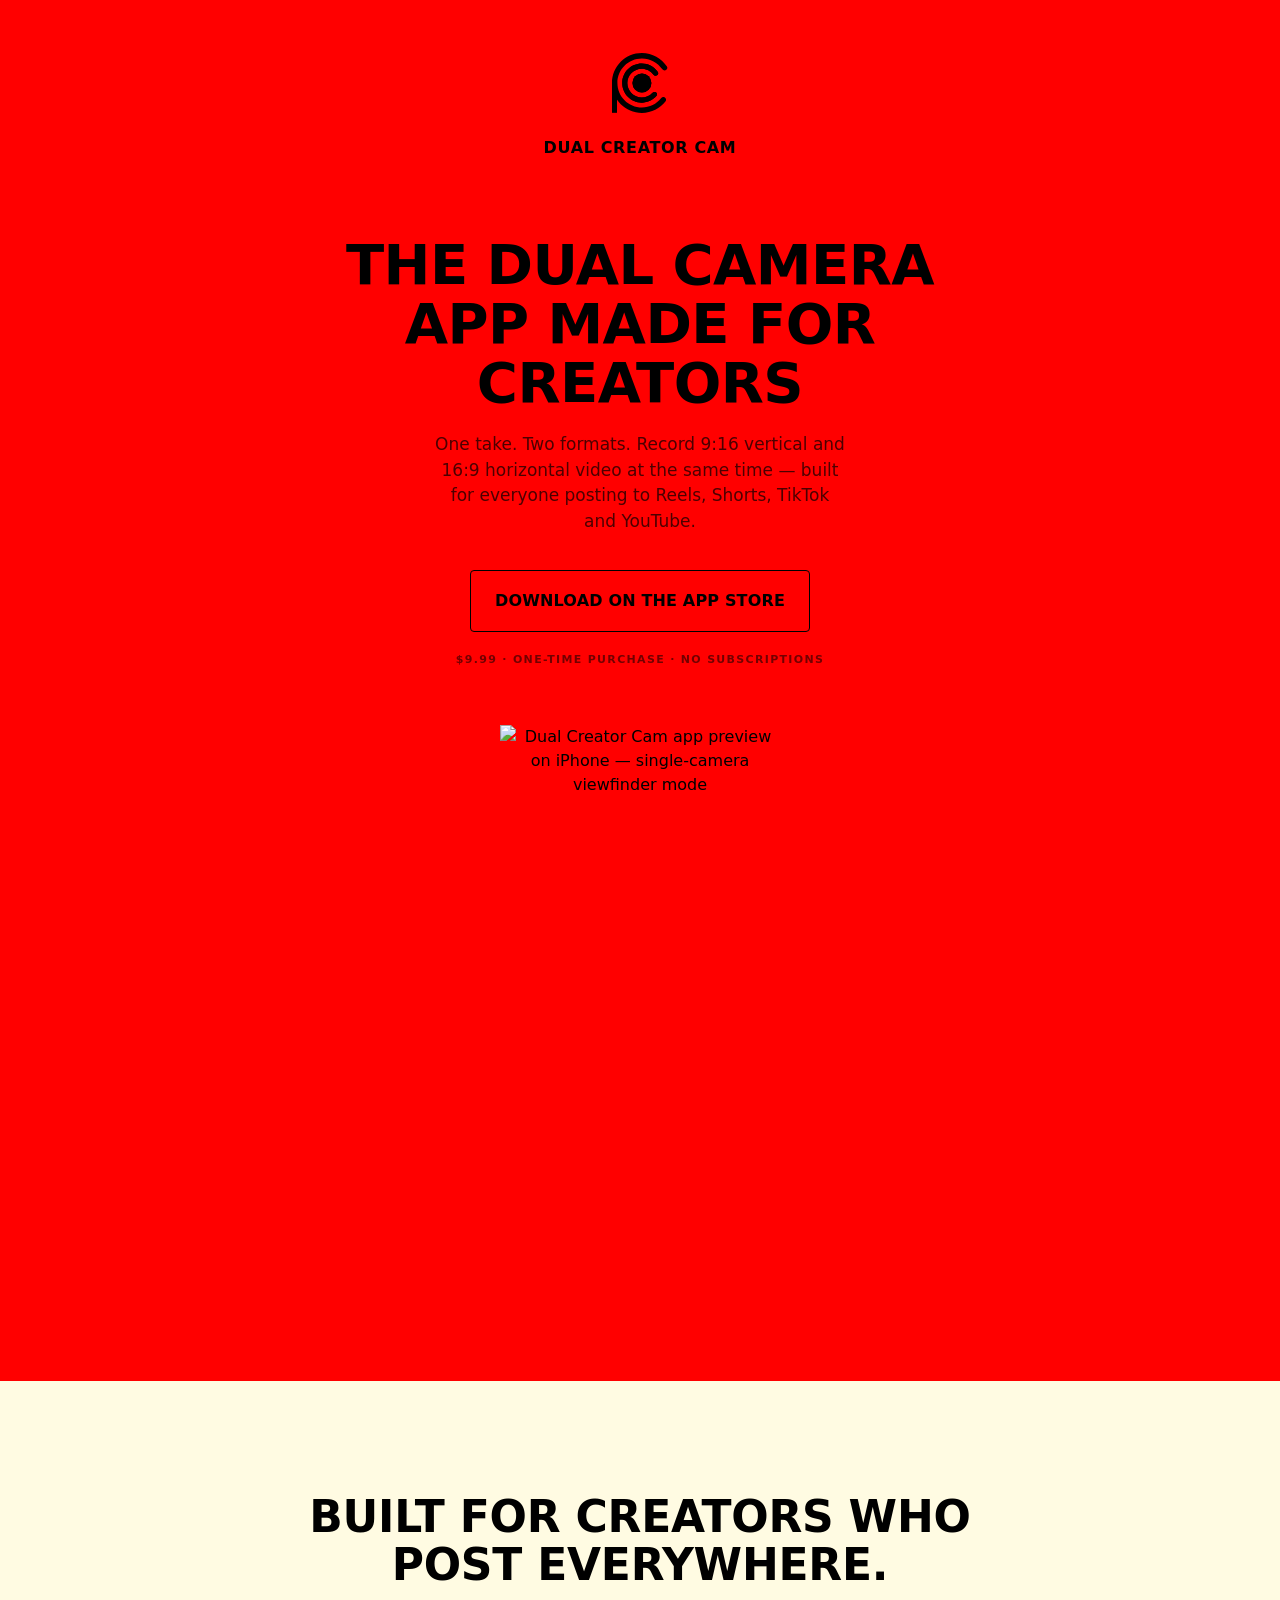
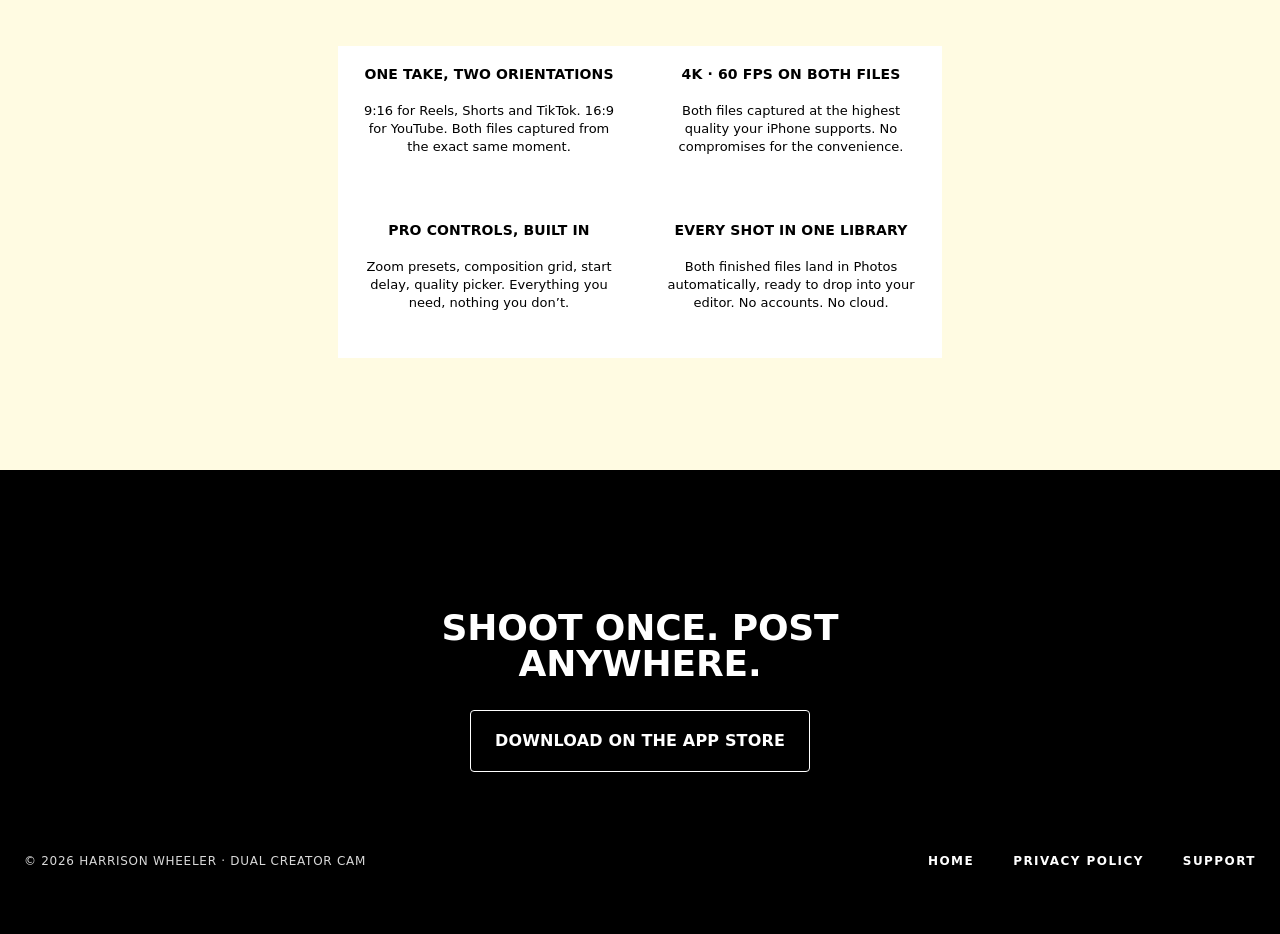
==== commit 5538fd9a: "SEO + structured data, robots.txt, sitemap.xml Add full meta-tag coverage (description, keywords, Op" ====
--- a/index.html
+++ b/index.html
@@ -3,49 +3,147 @@
 <head>
 <meta charset="utf-8" />
 <meta name="viewport" content="width=device-width, initial-scale=1, viewport-fit=cover" />
-<title>Dual Creator Cam — Shoot once. Post anywhere.</title>
-<meta name="description" content="Record 9:16 vertical and 16:9 horizontal video in the same take. Built for creators who post everywhere. iPhone, paid, no subscriptions." />
-<meta property="og:title" content="Dual Creator Cam" />
-<meta property="og:description" content="Shoot once. Post anywhere." />
-<meta property="og:type" content="website" />
+
+<!-- Primary SEO -->
+<title>Dual Creator Cam · Dual Camera iPhone App for Creators</title>
+<meta name="description" content="Record 9:16 vertical and 16:9 horizontal video at the same time on iPhone. One take, two formats — built for Reels, Shorts and YouTube. $9.99, no subscriptions." />
+<meta name="keywords" content="dual camera iPhone app, vertical and horizontal video, 9:16 16:9 simultaneously, multicam iPhone, content creator camera app, Reels Shorts YouTube, one take two formats" />
+<meta name="author" content="Harrison Wheeler" />
+<meta name="robots" content="index, follow, max-image-preview:large" />
 <meta name="theme-color" content="#ff0000" />
 <link rel="canonical" href="https://dualcreatorcam.com/" />
+
+<!-- Open Graph -->
+<meta property="og:type" content="website" />
+<meta property="og:site_name" content="Dual Creator Cam" />
+<meta property="og:locale" content="en_US" />
+<meta property="og:url" content="https://dualcreatorcam.com/" />
+<meta property="og:title" content="Dual Creator Cam · Dual Camera iPhone App for Creators" />
+<meta property="og:description" content="Shoot once. Post anywhere. Record 9:16 vertical and 16:9 horizontal video in the same take on iPhone." />
+<!-- TODO: replace with real 1200x630 share image once available -->
+<meta property="og:image" content="https://dualcreatorcam.com/assets/og-cover.png" />
+<meta property="og:image:width" content="1200" />
+<meta property="og:image:height" content="630" />
+<meta property="og:image:alt" content="Dual Creator Cam — iPhone dual camera app showing 9:16 and 16:9 capture in one take." />
+
+<!-- Twitter -->
+<meta name="twitter:card" content="summary_large_image" />
+<meta name="twitter:title" content="Dual Creator Cam · Dual Camera iPhone App" />
+<meta name="twitter:description" content="One take. Two formats. Built for creators posting to Reels, Shorts, TikTok and YouTube." />
+<meta name="twitter:image" content="https://dualcreatorcam.com/assets/og-cover.png" />
+<meta name="twitter:image:alt" content="Dual Creator Cam — iPhone dual camera app capturing vertical and horizontal video at the same time." />
+
+<!-- Apple / iOS -->
+<meta name="apple-mobile-web-app-title" content="Dual Creator Cam" />
+<meta name="format-detection" content="telephone=no" />
+
+<!-- Icons -->
 <link rel="icon" type="image/svg+xml" href="assets/logo.svg" />
-<link rel="apple-touch-icon" href="assets/logo.svg" />
+<link rel="alternate icon" href="assets/favicon.jpg" />
+<link rel="apple-touch-icon" href="assets/favicon.jpg" />
+
+<!-- Performance -->
+<link rel="preconnect" href="https://apps.apple.com" crossorigin />
+<link rel="dns-prefetch" href="https://apps.apple.com" />
+<link rel="preload" as="image" href="assets/single_hi.png" fetchpriority="high" />
 <link rel="stylesheet" href="assets/style.css" />
+
+<!-- Structured data: WebSite + Organization + MobileApplication -->
+<script type="application/ld+json">
+{
+  "@context": "https://schema.org",
+  "@graph": [
+    {
+      "@type": "WebSite",
+      "@id": "https://dualcreatorcam.com/#website",
+      "url": "https://dualcreatorcam.com/",
+      "name": "Dual Creator Cam",
+      "description": "Dual camera iPhone app that records 9:16 vertical and 16:9 horizontal video in the same take.",
+      "inLanguage": "en-US",
+      "publisher": { "@id": "https://dualcreatorcam.com/#publisher" }
+    },
+    {
+      "@type": "Organization",
+      "@id": "https://dualcreatorcam.com/#publisher",
+      "name": "Harrison Wheeler",
+      "url": "https://dualcreatorcam.com/",
+      "logo": "https://dualcreatorcam.com/assets/logo.png",
+      "email": "hello@dualcreatorcam.com"
+    },
+    {
+      "@type": "MobileApplication",
+      "@id": "https://dualcreatorcam.com/#app",
+      "name": "Dual Creator Cam",
+      "url": "https://dualcreatorcam.com/",
+      "operatingSystem": "iOS 17",
+      "applicationCategory": "MultimediaApplication",
+      "applicationSubCategory": "Camera",
+      "description": "Dual Creator Cam records 9:16 vertical and 16:9 horizontal video simultaneously on iPhone. Built for creators who post to Reels, TikTok, Shorts and YouTube from the same take.",
+      "image": "https://dualcreatorcam.com/assets/single_hi.png",
+      "screenshot": "https://dualcreatorcam.com/assets/single_hi.png",
+      "downloadUrl": "https://apps.apple.com/app/idYOUR_APP_ID",
+      "installUrl": "https://apps.apple.com/app/idYOUR_APP_ID",
+      "offers": {
+        "@type": "Offer",
+        "price": "9.99",
+        "priceCurrency": "USD",
+        "availability": "https://schema.org/InStock"
+      },
+      "featureList": [
+        "9:16 vertical and 16:9 horizontal capture in one take",
+        "4K at 60 fps on supported devices",
+        "Zoom presets, composition grid and start delay",
+        "Saves both files directly to Photos — no cloud, no accounts"
+      ],
+      "publisher": { "@id": "https://dualcreatorcam.com/#publisher" }
+    }
+  ]
+}
+</script>
 </head>
 <body>
 
+<main>
+
 <header class="hero hero--home">
-  <img class="logo" src="assets/logo.svg" alt="Dual Creator Cam" />
+  <img class="logo" src="assets/logo.svg" alt="Dual Creator Cam logo" width="56" height="60" />
   <p class="wordmark">Dual Creator Cam</p>
 
   <h1 class="hero-headline">The dual camera app made for creators</h1>
-  <p class="hero-sub">One take. Two formats. Built for everyone posting everywhere.</p>
+  <p class="hero-sub">One take. Two formats. Record 9:16 vertical and 16:9 horizontal video at the same time — built for everyone posting to Reels, Shorts, TikTok and YouTube.</p>
 
-  <a class="btn btn--dark hero-cta" href="https://apps.apple.com/app/idYOUR_APP_ID" aria-label="Download on the App Store">
+  <a class="btn btn--dark hero-cta" href="https://apps.apple.com/app/idYOUR_APP_ID" aria-label="Download Dual Creator Cam on the App Store">
     Download on the App Store
   </a>
 
   <p class="hero-meta">$9.99 · One-time purchase · No subscriptions</p>
 
-  <img class="phone" src="assets/single_hi.png" alt="Dual Creator Cam app preview — single-camera mode" />
+  <!-- TODO: this image is 11 MB at 2010x4370. Resize to ~720px wide @ 2x for better Core Web Vitals. -->
+  <img
+    class="phone"
+    src="assets/single_hi.png"
+    alt="Dual Creator Cam app preview on iPhone — single-camera viewfinder mode"
+    width="280"
+    height="560"
+    fetchpriority="high"
+    decoding="async"
+  />
 </header>
 
-<section class="features-section" id="features">
-  <h2 class="features-headline">Built for creators who post everywhere.</h2>
+<section class="features-section" id="features" aria-labelledby="features-headline">
+  <h2 id="features-headline" class="features-headline">Built for creators who post everywhere.</h2>
   <div class="features-grid">
     <article class="feature">
       <h3>One take, two orientations</h3>
-      <p>9:16 for Reels and Shorts. 16:9 for YouTube. Both files captured from the exact same moment.</p>
+      <p>9:16 for Reels, Shorts and TikTok. 16:9 for YouTube. Both files captured from the exact same moment.</p>
     </article>
     <article class="feature">
       <h3>4K · 60 fps on both files</h3>
-      <p>Both files captured at the highest quality your device supports. No compromises for the convenience.</p>
+      <p>Both files captured at the highest quality your iPhone supports. No compromises for the convenience.</p>
     </article>
     <article class="feature">
       <h3>Pro controls, built in</h3>
-      <p>Zoom presets, composition grid, start delay, quality picker. Everything you need, nothing you don't.</p>
+      <p>Zoom presets, composition grid, start delay, quality picker. Everything you need, nothing you don&rsquo;t.</p>
     </article>
     <article class="feature">
       <h3>Every shot in one library</h3>
@@ -54,17 +152,19 @@
   </div>
 </section>
 
-<section class="closer">
+<section class="closer" aria-label="Get Dual Creator Cam">
   <h2>Shoot once. Post anywhere.</h2>
-  <a class="btn btn--light" href="https://apps.apple.com/app/idYOUR_APP_ID">
+  <a class="btn btn--light" href="https://apps.apple.com/app/idYOUR_APP_ID" aria-label="Download Dual Creator Cam on the App Store">
     Download on the App Store
   </a>
 </section>
 
+</main>
+
 <footer class="site-footer">
   <div class="footer-row">
     <div class="copy">&copy; 2026 Harrison Wheeler · Dual Creator Cam</div>
-    <nav>
+    <nav aria-label="Site">
       <a href="./">Home</a>
       <a href="privacy/">Privacy Policy</a>
       <a href="support/">Support</a>
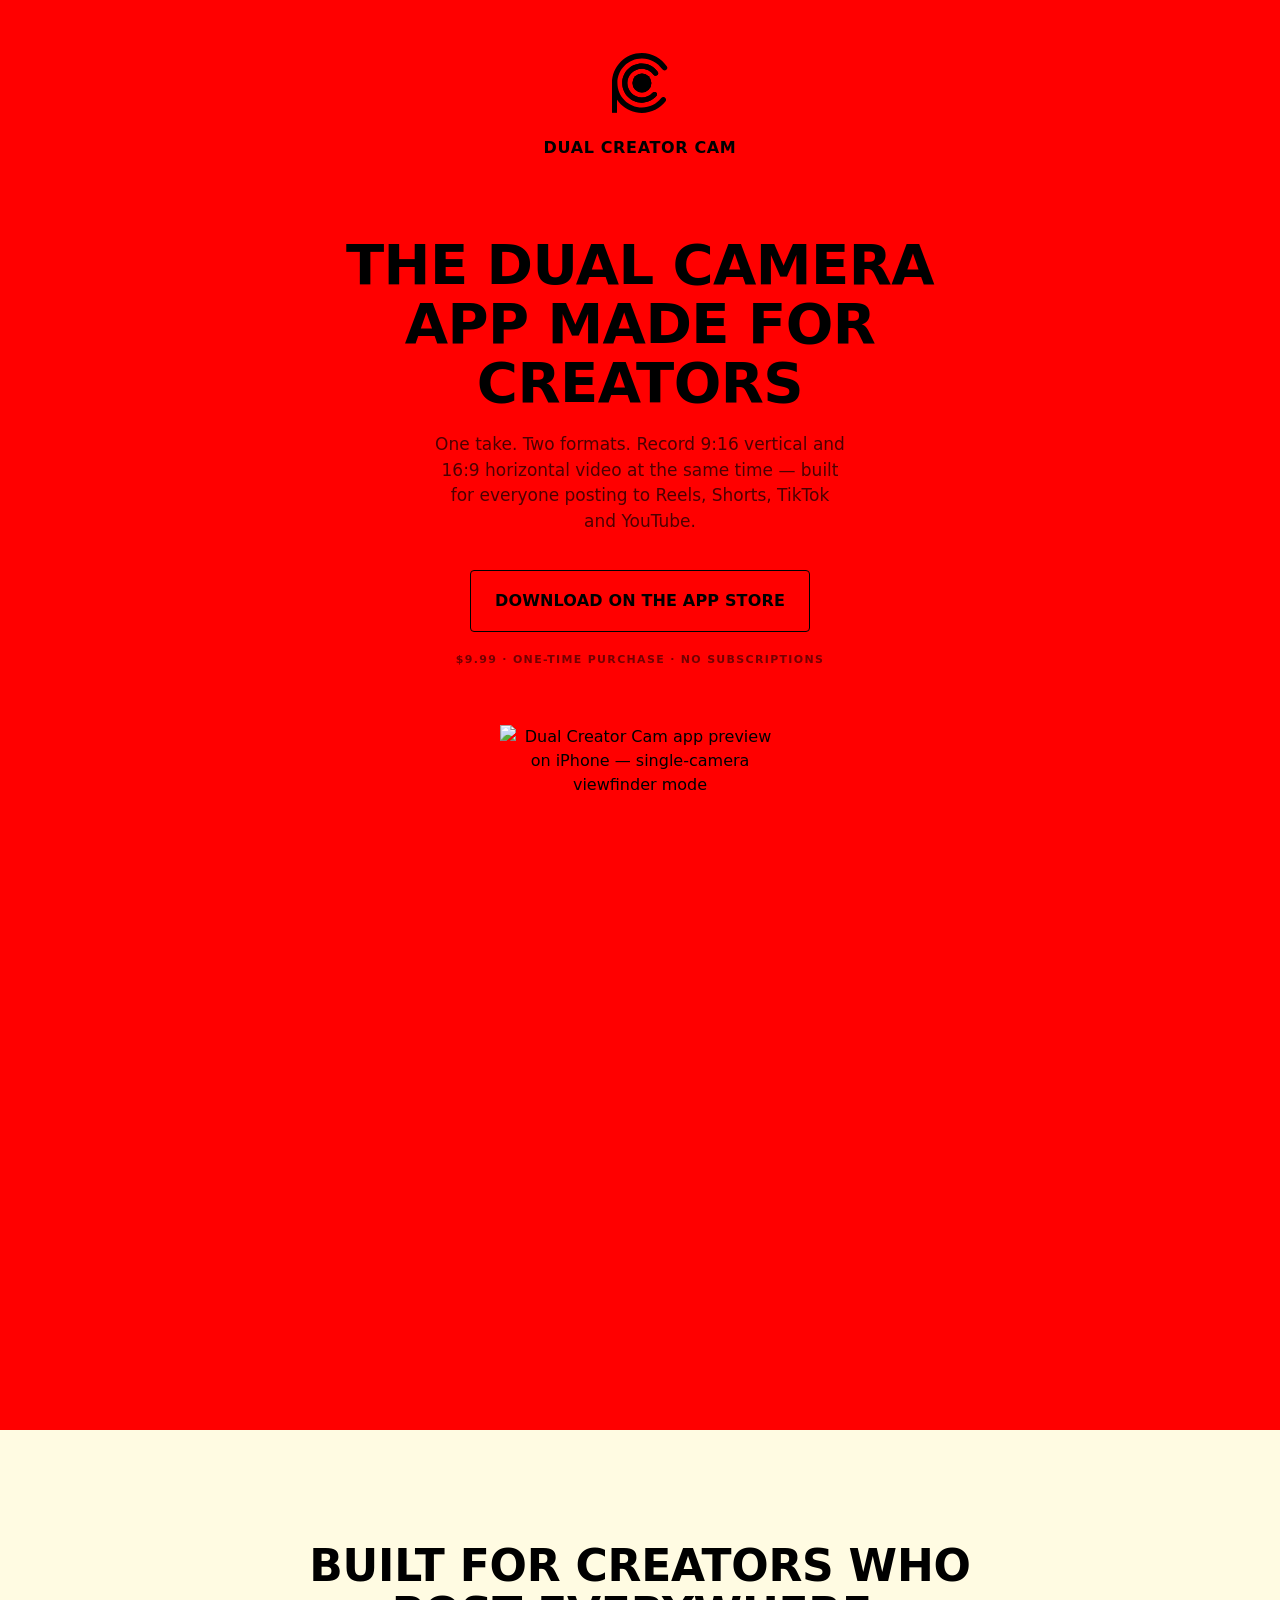
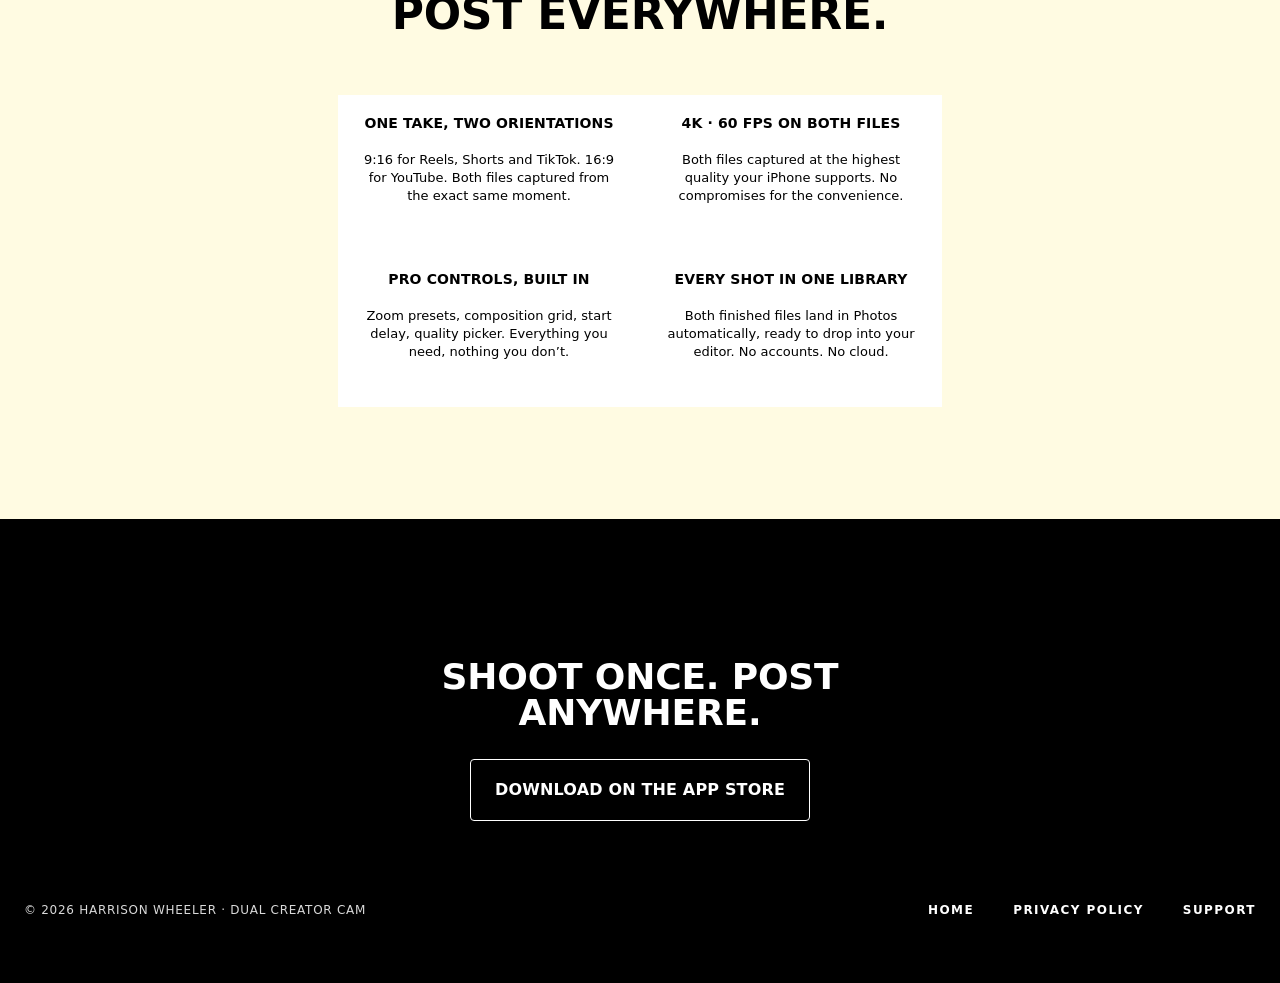
==== commit 8085814e: "Use lighter single_hi.png and correct intrinsic dimensions The home-hero phone image is now 2.3 MB (" ====
--- a/index.html
+++ b/index.html
@@ -118,13 +118,12 @@
 
   <p class="hero-meta">$9.99 · One-time purchase · No subscriptions</p>
 
-  <!-- TODO: this image is 11 MB at 2010x4370. Resize to ~720px wide @ 2x for better Core Web Vitals. -->
   <img
     class="phone"
     src="assets/single_hi.png"
     alt="Dual Creator Cam app preview on iPhone — single-camera viewfinder mode"
     width="280"
-    height="560"
+    height="609"
     fetchpriority="high"
     decoding="async"
   />
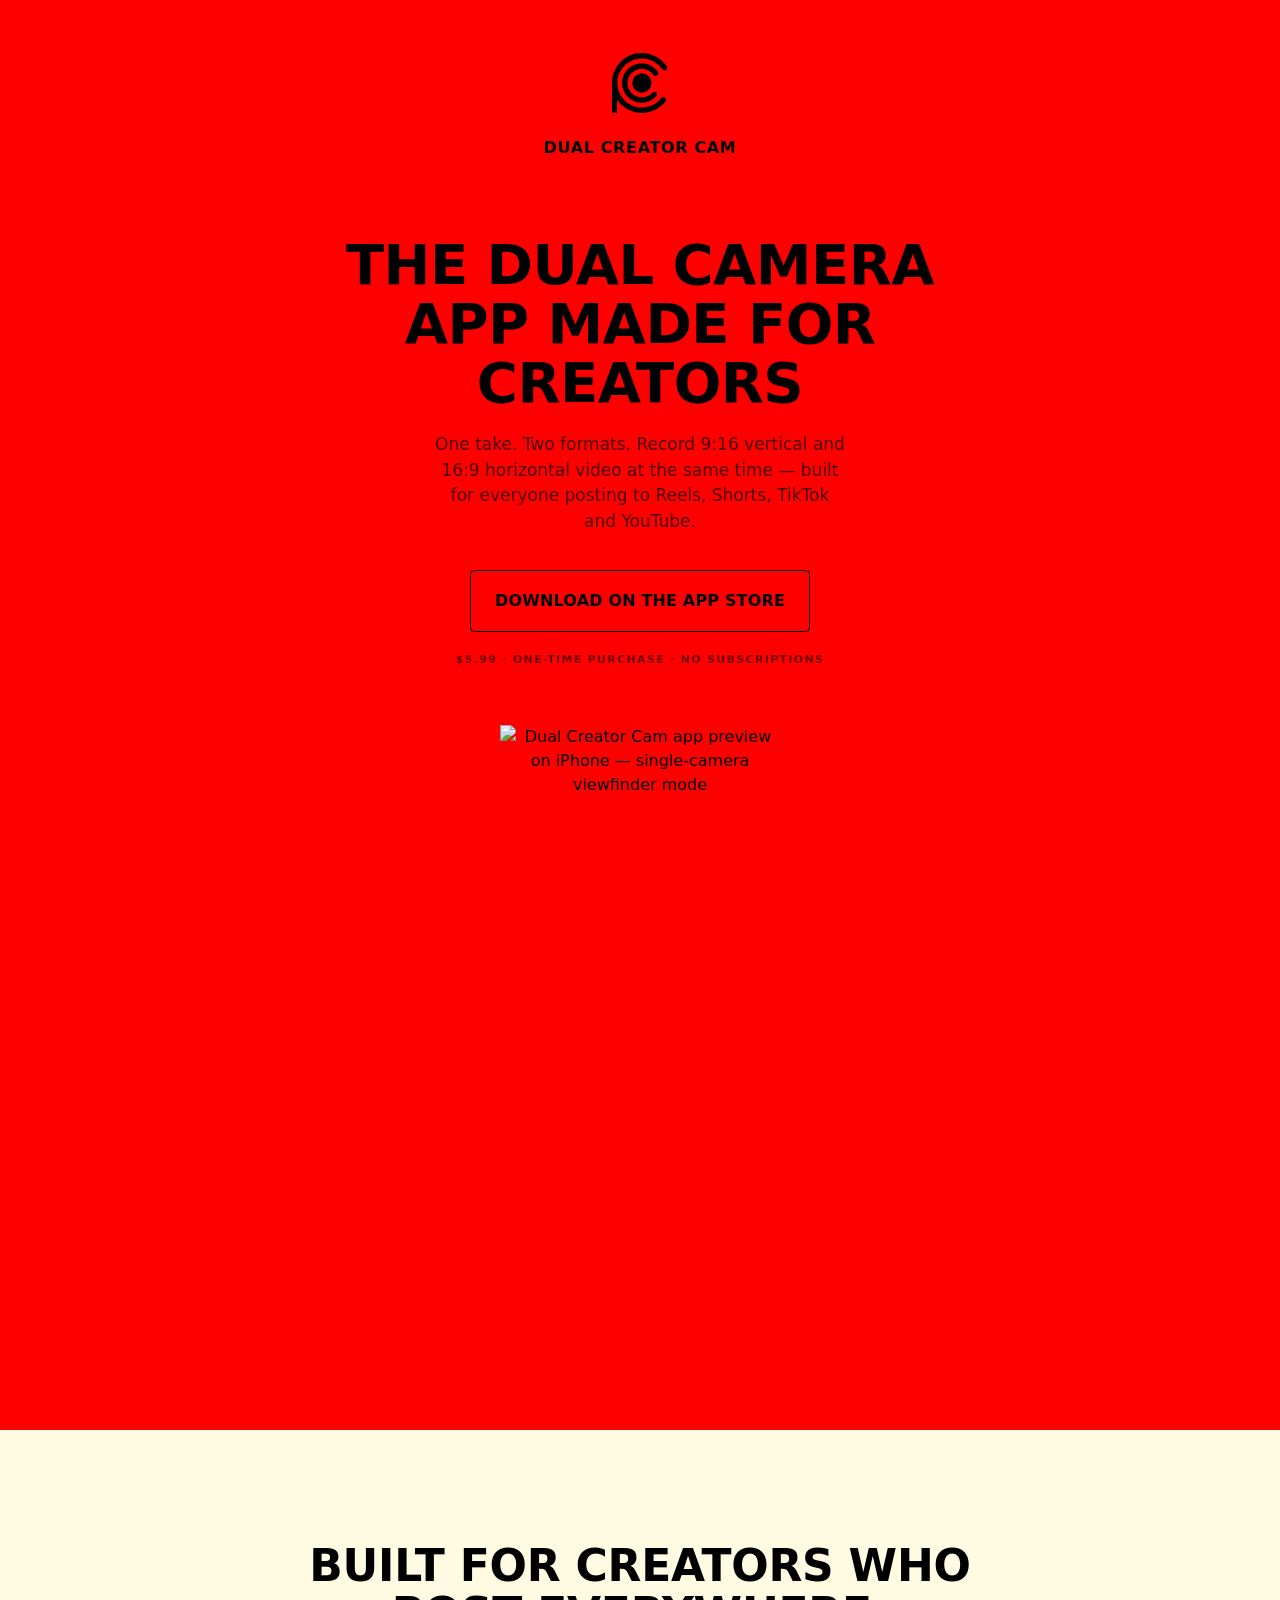
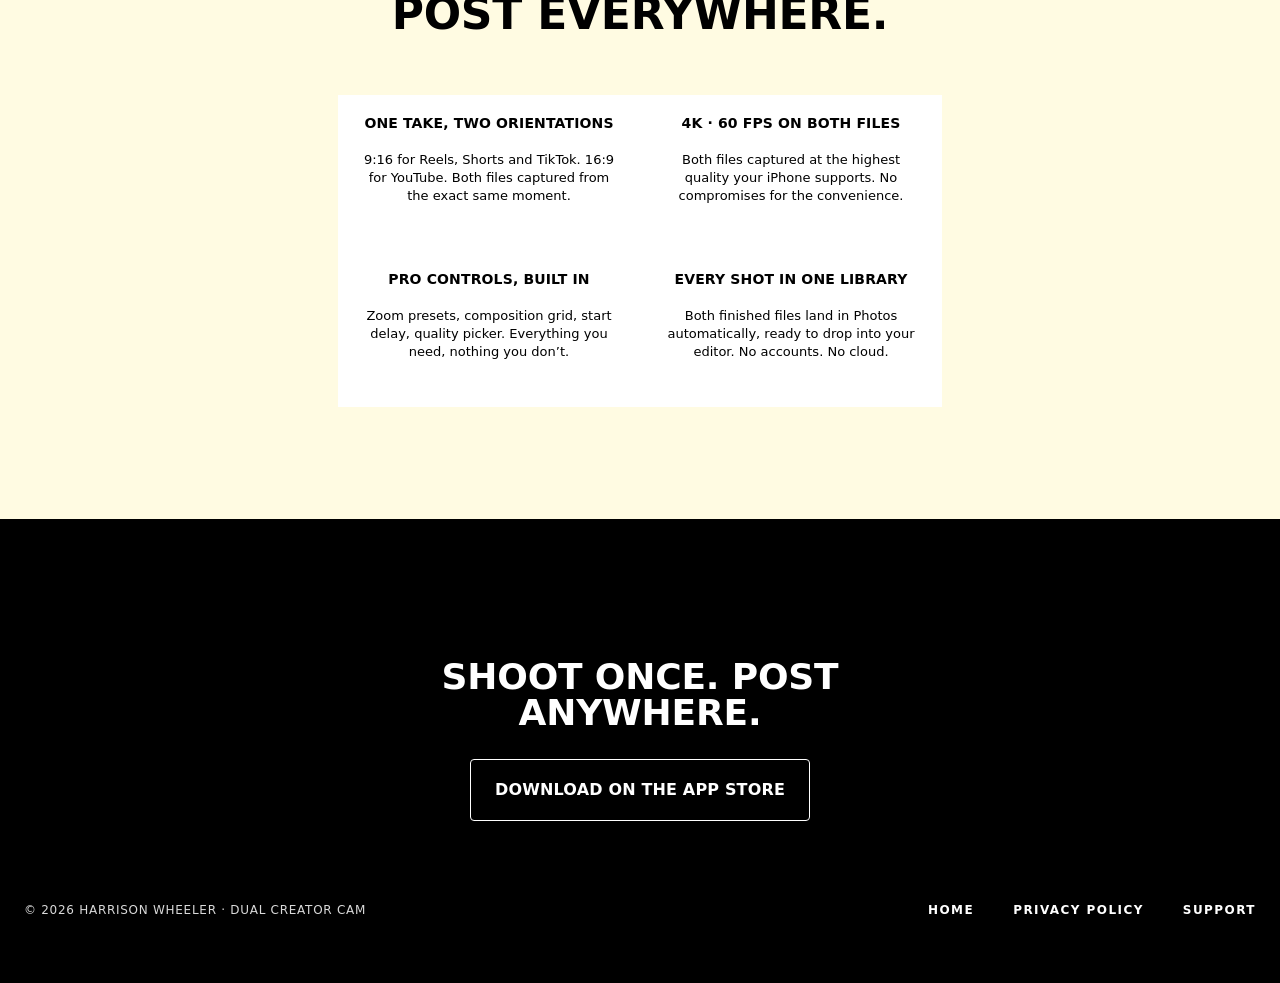
==== commit f06b4d35: "Wire real App Store ID and final $5.99 price Replace placeholder idYOUR_APP_ID with id6765814282 in " ====
--- a/index.html
+++ b/index.html
@@ -6,7 +6,7 @@
 
 <!-- Primary SEO -->
 <title>Dual Creator Cam · Dual Camera iPhone App for Creators</title>
-<meta name="description" content="Record 9:16 vertical and 16:9 horizontal video at the same time on iPhone. One take, two formats — built for Reels, Shorts and YouTube. $9.99, no subscriptions." />
+<meta name="description" content="Record 9:16 vertical and 16:9 horizontal video at the same time on iPhone. One take, two formats — built for Reels, Shorts and YouTube. $5.99, no subscriptions." />
 <meta name="keywords" content="dual camera iPhone app, vertical and horizontal video, 9:16 16:9 simultaneously, multicam iPhone, content creator camera app, Reels Shorts YouTube, one take two formats" />
 <meta name="author" content="Harrison Wheeler" />
 <meta name="robots" content="index, follow, max-image-preview:large" />
@@ -81,11 +81,11 @@
       "description": "Dual Creator Cam records 9:16 vertical and 16:9 horizontal video simultaneously on iPhone. Built for creators who post to Reels, TikTok, Shorts and YouTube from the same take.",
       "image": "https://dualcreatorcam.com/assets/single_hi.png",
       "screenshot": "https://dualcreatorcam.com/assets/single_hi.png",
-      "downloadUrl": "https://apps.apple.com/app/idYOUR_APP_ID",
-      "installUrl": "https://apps.apple.com/app/idYOUR_APP_ID",
+      "downloadUrl": "https://apps.apple.com/app/id6765814282",
+      "installUrl": "https://apps.apple.com/app/id6765814282",
       "offers": {
         "@type": "Offer",
-        "price": "9.99",
+        "price": "5.99",
         "priceCurrency": "USD",
         "availability": "https://schema.org/InStock"
       },
@@ -112,11 +112,11 @@
   <h1 class="hero-headline">The dual camera app made for creators</h1>
   <p class="hero-sub">One take. Two formats. Record 9:16 vertical and 16:9 horizontal video at the same time — built for everyone posting to Reels, Shorts, TikTok and YouTube.</p>
 
-  <a class="btn btn--dark hero-cta" href="https://apps.apple.com/app/idYOUR_APP_ID" aria-label="Download Dual Creator Cam on the App Store">
+  <a class="btn btn--dark hero-cta" href="https://apps.apple.com/app/id6765814282" aria-label="Download Dual Creator Cam on the App Store">
     Download on the App Store
   </a>
 
-  <p class="hero-meta">$9.99 · One-time purchase · No subscriptions</p>
+  <p class="hero-meta">$5.99 · One-time purchase · No subscriptions</p>
 
   <img
     class="phone"
@@ -153,7 +153,7 @@
 
 <section class="closer" aria-label="Get Dual Creator Cam">
   <h2>Shoot once. Post anywhere.</h2>
-  <a class="btn btn--light" href="https://apps.apple.com/app/idYOUR_APP_ID" aria-label="Download Dual Creator Cam on the App Store">
+  <a class="btn btn--light" href="https://apps.apple.com/app/id6765814282" aria-label="Download Dual Creator Cam on the App Store">
     Download on the App Store
   </a>
 </section>
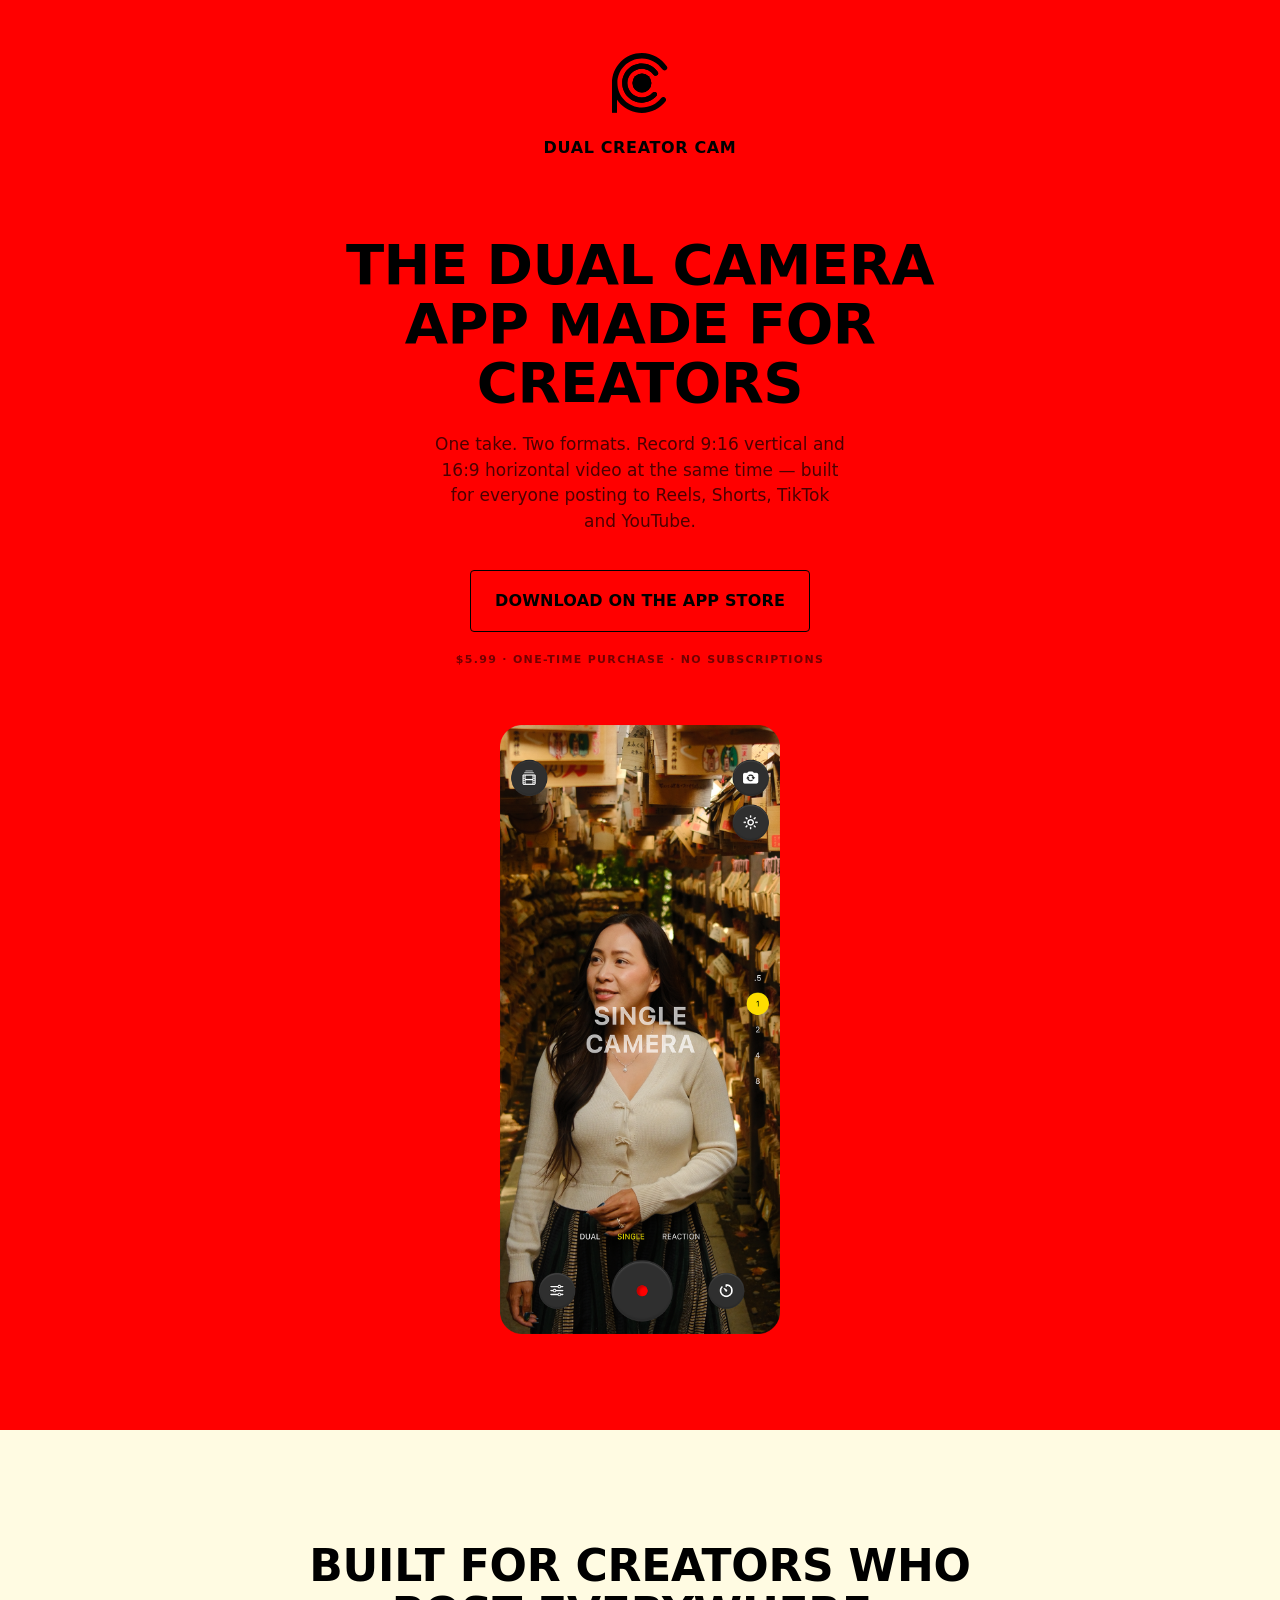
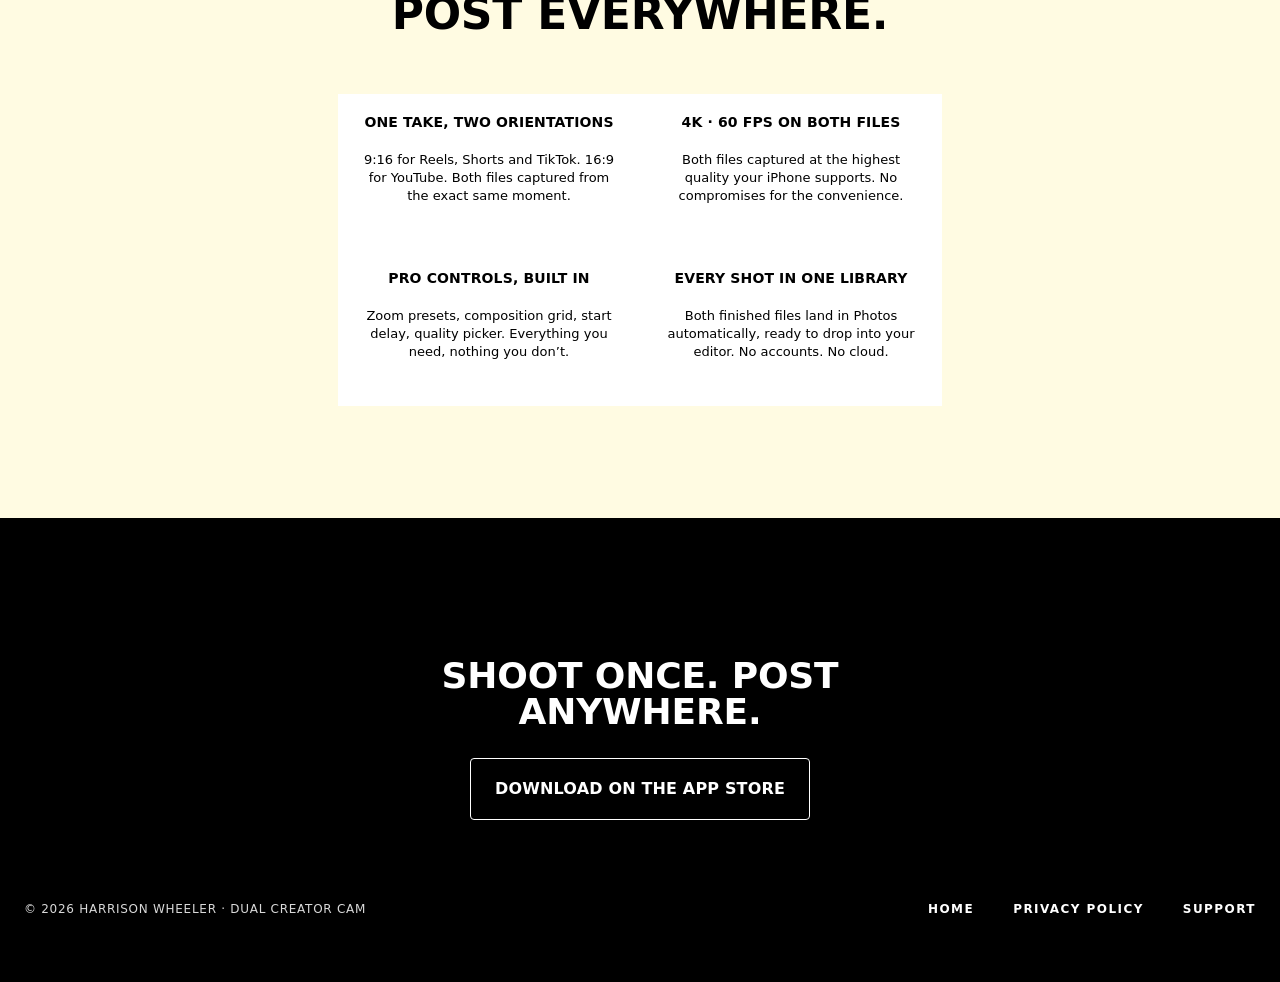
==== commit ef2efb81: "Add Google Analytics 4 tag (G-6EHSY87TWT) Wire gtag.js into all three pages just before </head> so i" ====
--- a/index.html
+++ b/index.html
@@ -100,6 +100,16 @@
   ]
 }
 </script>
+
+<!-- Google tag (gtag.js) -->
+<script async src="https://www.googletagmanager.com/gtag/js?id=G-6EHSY87TWT"></script>
+<script>
+  window.dataLayer = window.dataLayer || [];
+  function gtag(){dataLayer.push(arguments);}
+  gtag('js', new Date());
+
+  gtag('config', 'G-6EHSY87TWT');
+</script>
 </head>
 <body>
 
